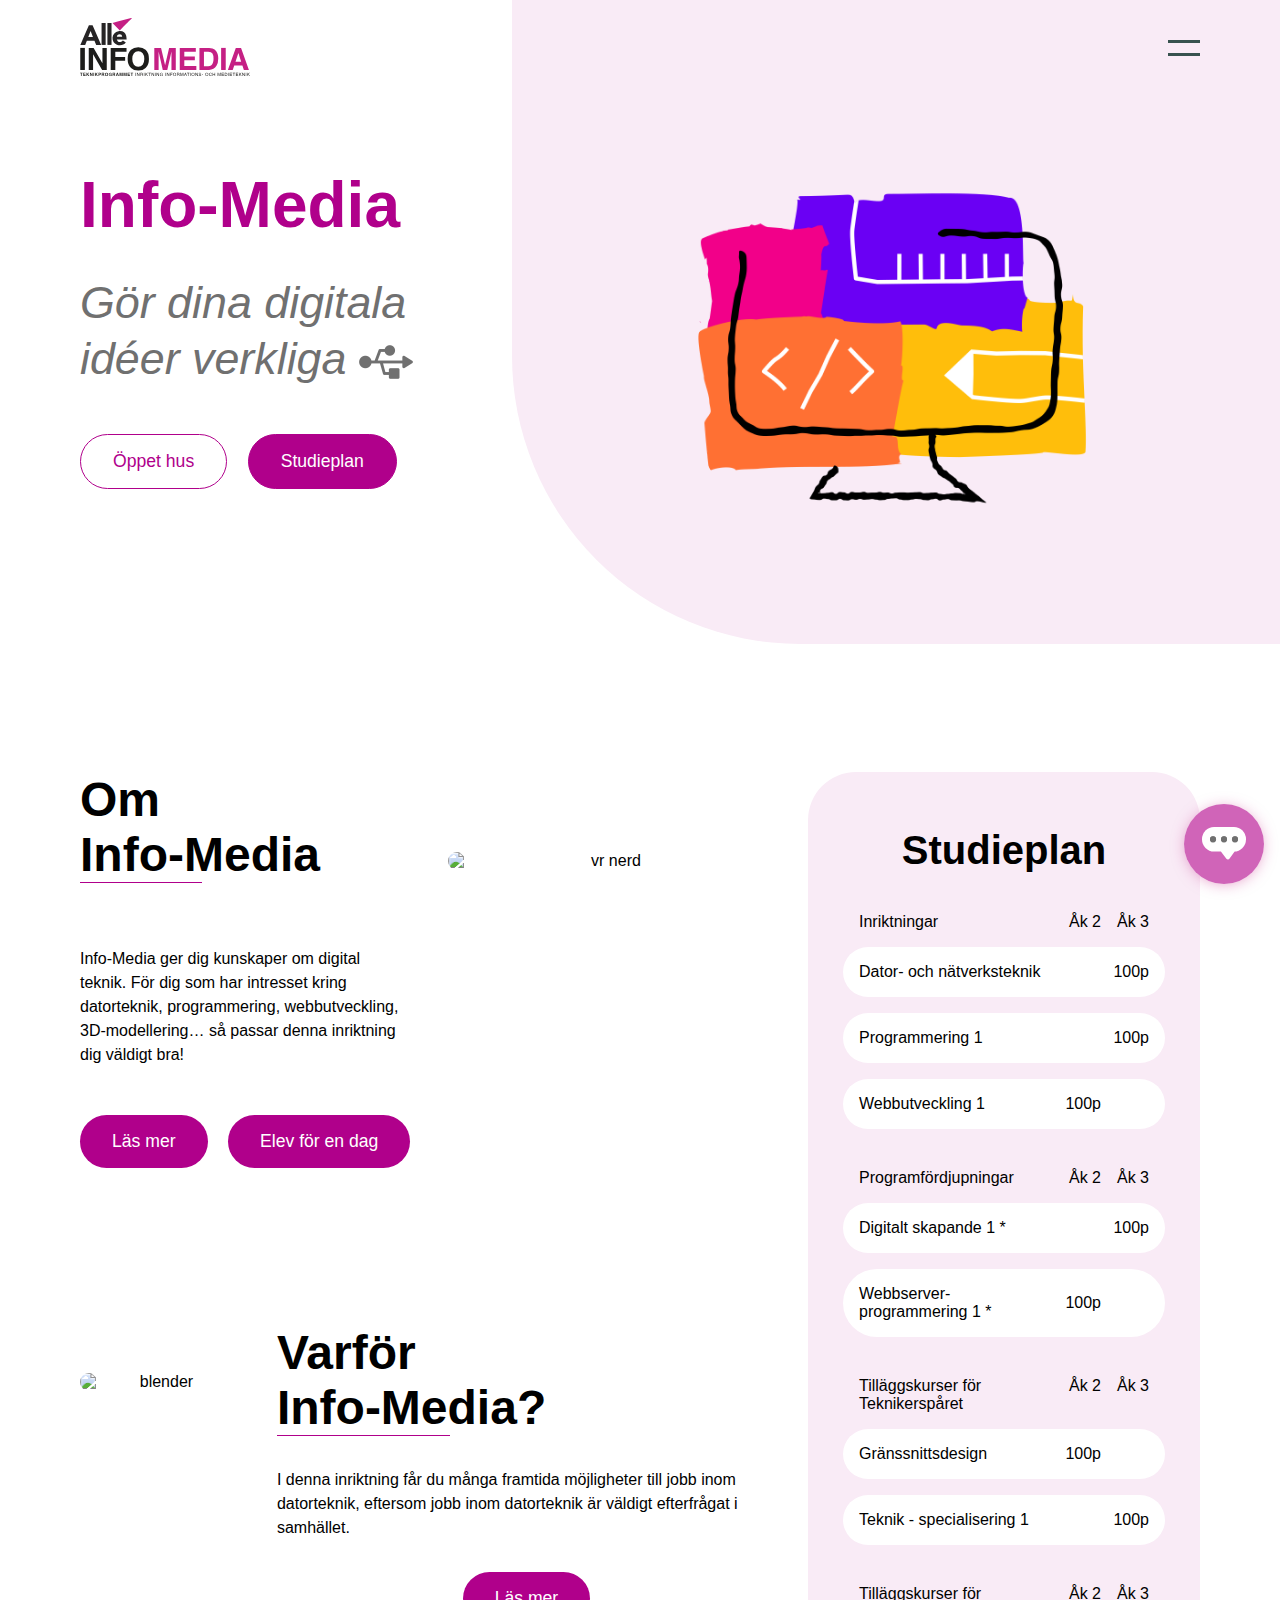
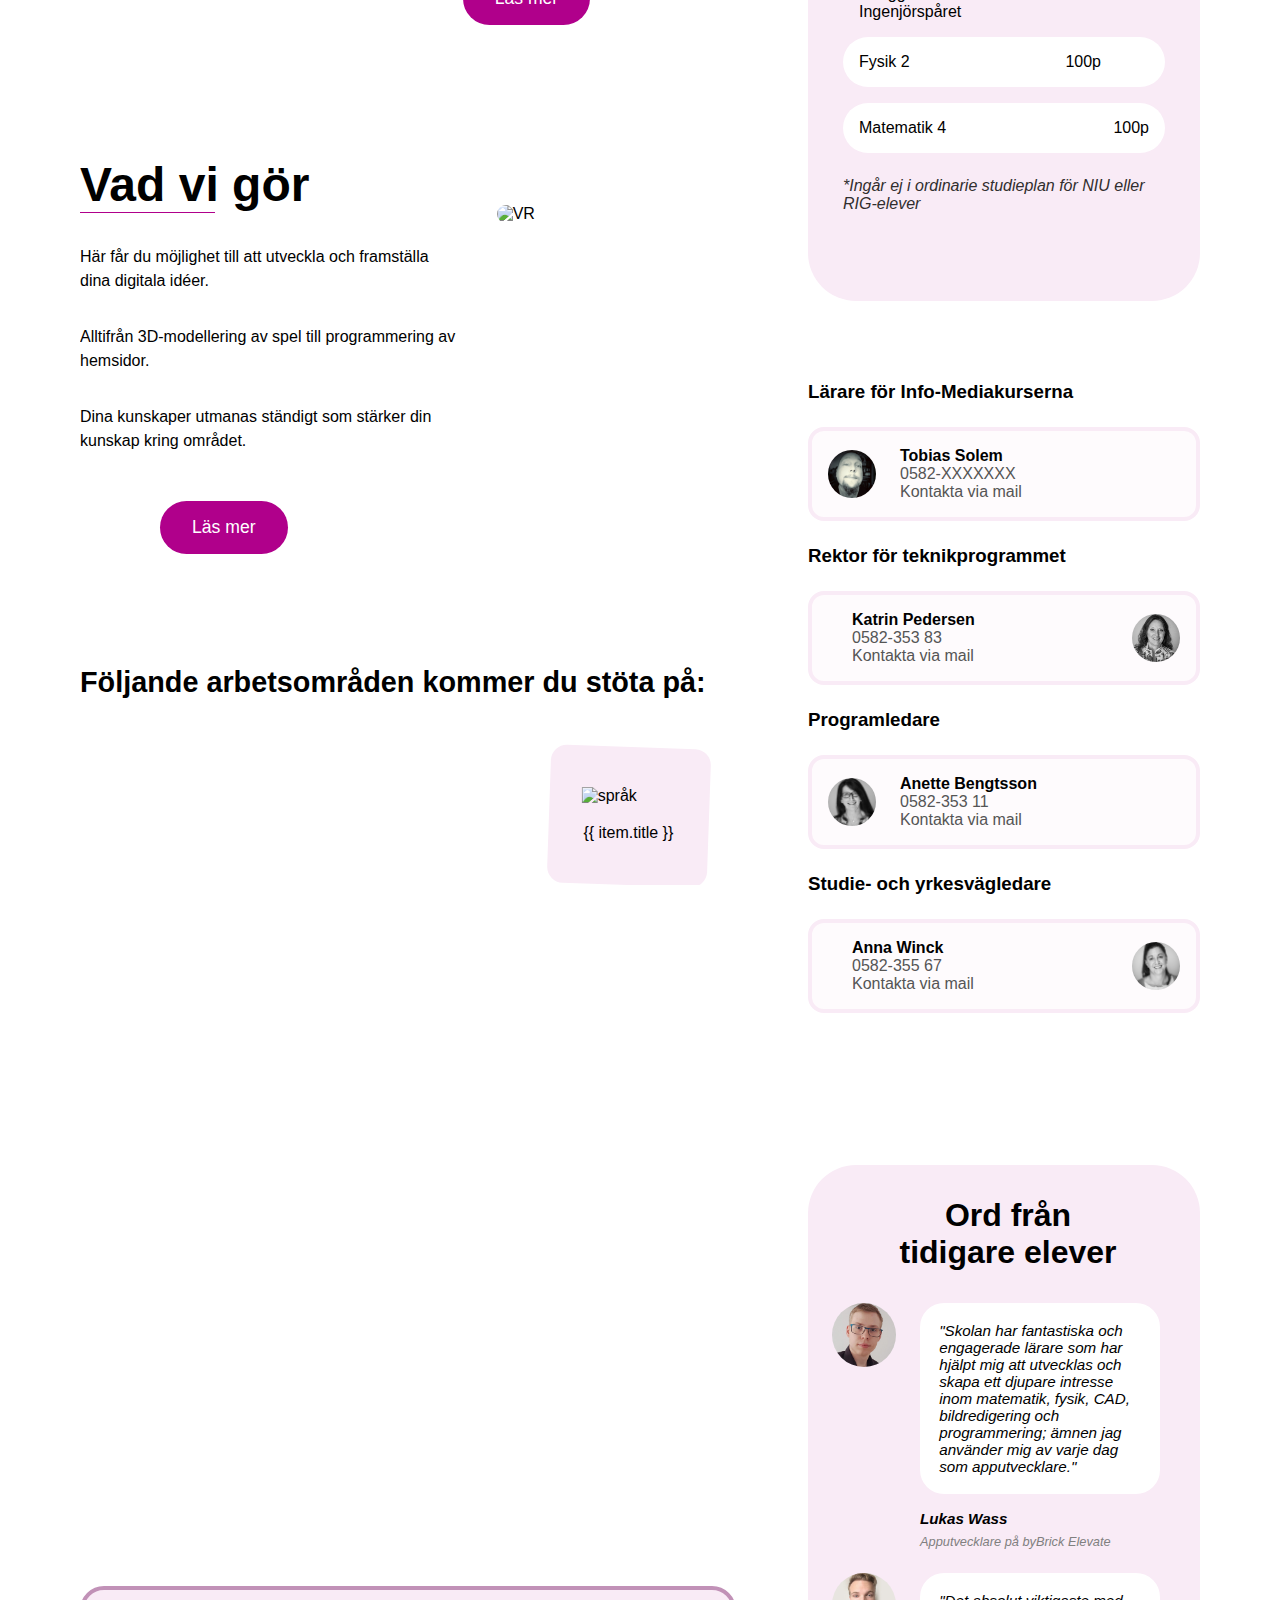
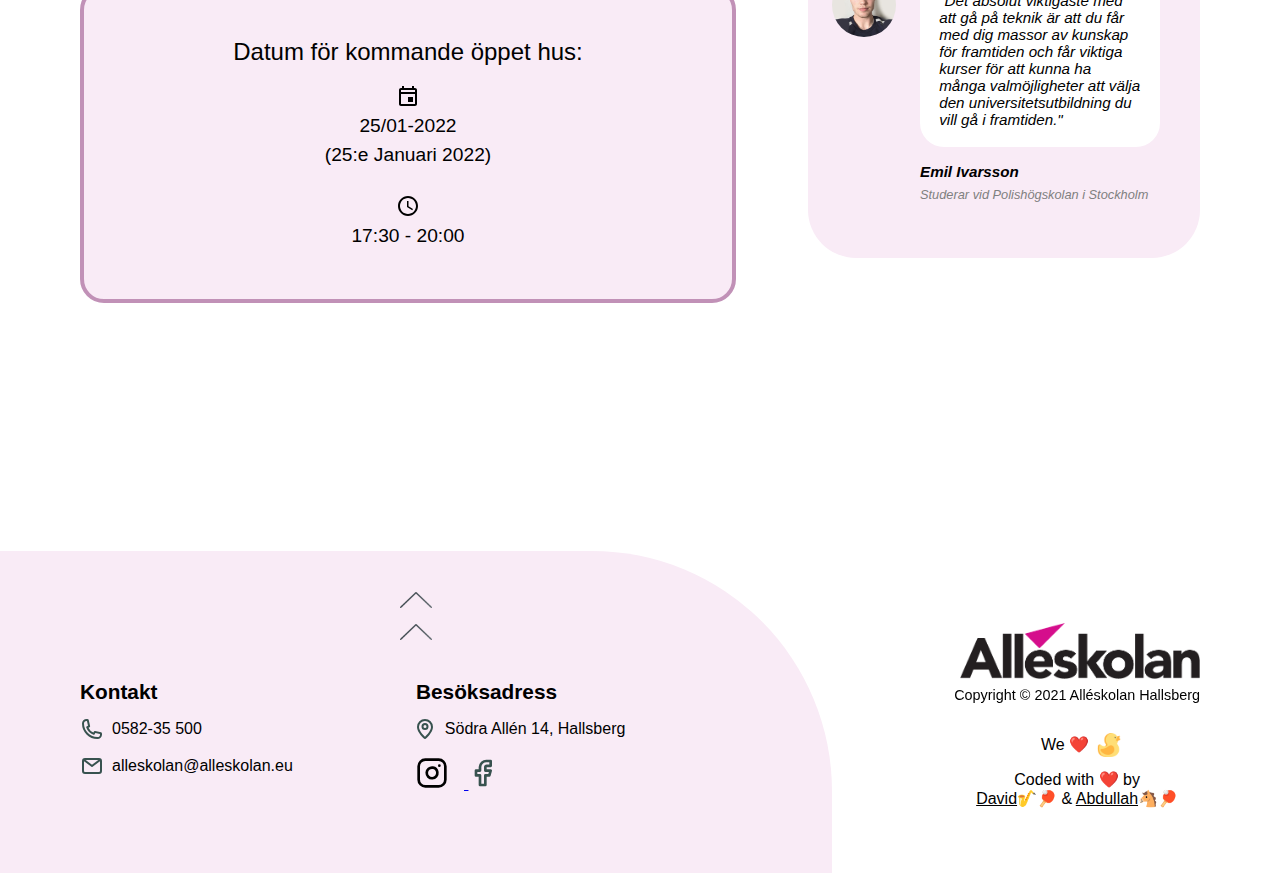
==== index.html @ a44ed3a5 "oipu" ====
<!DOCTYPE html>
<html lang="sv">

<head>
    <meta charset="UTF-8">
    <meta http-equiv="X-UA-Compatible" content="IE=edge">
    <meta name="viewport" content="width=device-width, initial-scale=1.0">
    <meta name="Authors" content="Abdullah & David">
    <link rel="stylesheet" href="css/style.css">
    <title>Info-Media Website</title>
</head>
<!-- .app för att vi använder Vu.ja -->

<body class="app">
    <header id="start" class="purple-1">
        <nav class="flex i_center">
            <!-- Two icons for closing and opening the menu -->
            <a href="index.html"><img class="logo" src="assets/img/infomedia.svg" alt="Info-Media"></a>
            <i v-show='!isOpen' class="menu-btn flex" :class='{ open: !isOpen }' @click='toggleMenu'>
                <div class="menu-btn_burger"></div>
                <div class="menu-btn_burger"></div>
            </i>
            <!-- The menu itself  -->
            <ul v-show='isOpen' :class='{ activ: isOpen }' :class='{ unactiv: !isOpen }' @click='closeMenu'>
                <span @click='closeMenu'>
                    <i class="menu-btn flex x-container" :class='{ open: isOpen }' @click='toggleMenu'>
                        <div class="menu-btn_burger x"></div>
                        <div class="menu-btn_burger x"></div>
                    </i>
                    <li><a href="#om">Om Info-media</a></li>
                    <li><a href="#gor">Vad vi gör</a></li>
                    <li><a href="#varfor">Varför Info-Media</a></li>
                    <li><a href="#struktur">Kursstruktur</a></li>
                    <li><a href="#kontakt">Kontakt</a></li>

                    <div class="i flex">
                        <!--Clickable icons-->
                        <a href="#"><img src='assets/icon/facebook-outline.svg'></a>
                        <a href="#"><img src='assets/icon/instagram.svg'></a>
                        <a href="#"><img src='assets/icon/email-outline.svg'></a>
                        <a href="#"><img src='assets/icon/phone-outline.svg'></a>
                        <a href="#"><img src='assets/icon/pin-outline.svg'></a>
                    </div>
                </span>
            </ul>
        </nav>
    </header>

    <div class="our-body">
        <!-- The hero section -->
        <section id="hero" class="flex j-center purple-1">
            <span>
                <h1 class="t_center">Info-Media</h1>
                <p><i>Gör dina digitala idéer verkliga <span><img src="assets/icon/usb.jpg" alt="">  </span> </i></p>
                <div class="btns">
                    <a href="html/las-mer.html#oppethus"><button class="btn white_t t_center" type="button">Öppet
                            hus</button></a>
                    <a href="#studieplan"><button class="btn purple_t t_center" type="button">Studieplan</button></a>
                </div>
            </span>
            <span class="imgg"><img class="imgg" src="assets/img/hero.png" alt="Computah"></span>
        </section>

        <!-- The contacting floated circle -->
        <a href="#contact"><button class="contact-cr"><img src="assets/img/contact.svg" alt=""></button></a>

        <!-- "Om"-sektionen -->
        <section id="om">
            <span>
                <h1 class='after'>Om <br> Info-Media</h1>
                <p class="text">Info-Media ger dig kunskaper om digital teknik. För dig som har intresset kring
                    datorteknik,
                    programmering, webbutveckling, 3D-modellering… så passar denna inriktning dig väldigt bra!</p>

                <div class="om-btns m_auto t_center">
                    <a href="html/las-mer.html#bodyy"><input class="btn purple_t" type="button" value="Läs mer"></a>
                    <a href="html/las-mer.html#elevforendag"><input class="btn purple_t" type="button"
                            value="Elev för en dag"></a>
                </div>
            </span>
            <img id="pic1" src="assets/img/code.jpg" alt="computar nerd">
            <img id="pic2" src="assets/img/VR.jpg" alt="vr nerd">
            <img id="pic3" src="assets/img/code-table.png" alt="vr nerd">
        </section>

        <!-- "Vad vi gör"-sektionen -->
        <section id="gor" class='round'>
            <span class="span-cont">
                <span>
                    <h1 class='after'>Vad vi gör</h1>
                    <p class='after'>Här får du möjlighet till att utveckla och framställa dina digitala idéer.</p>
                    <p class='after'>Alltifrån 3D-modellering av spel till programmering av hemsidor.</p>
                    <p>Dina kunskaper utmanas ständigt som stärker din kunskap kring området.</p>
                    <a href="html/las-mer.html#gor2"><input class="btn purple_t" type="button" value="Läs mer"></a>
                </span>
                <img id='vr-img' src="assets/img/vvrr.png" alt="VR">
            </span>

            <!-- The grid of the languages that we are going to learn. From JS -->
            <h3>Följande arbetsområden kommer du stöta på:</h3>
            <div class="språk-grid-container flex">
                <div class="språk-item" v-for="item in språk">
                    <img :src="item.url" alt="språk">
                    <p>{{ item.title }}</p>
                </div>
            </div>

        </section>

        <!-- We love Ankor! -->
        <!-- "Varför Info-Media"-sektionen -->
        <section id="varfor">
            <img id='blender' src="assets/img/p-414-kt8658-kt-1-l.png" alt="blender">
            <span>
                <h1 class='after'>Varför <br> Info-Media?</h1>
                <p>I denna inriktning får du många framtida möjligheter till jobb inom datorteknik, eftersom jobb inom
                    datorteknik är väldigt efterfrågat i samhället.</p>
                <div id="v-div" class="m_auto t_center"><a href="html/las-mer.html#varfor2"><input class="btn purple_t"
                            type="button" value="Läs mer"></a></div>
            </span>
            <div class='v-wrapper'><img id="v-img-1" src="assets/img/blalba.png" alt="Blender example"></div>
            <div class='v-wrapper'><img id="v-img-2" src="assets/img/codak.jpg" alt=""></div>
        </section>

        <!-- Kursstruktur-sektionen -->
        <section id='Kursstruktur' class='round'>
            <h1 class='after'>Kursstruktur</h1>
            <p class='after'>Info-Media är uppdelat i två spår: Ingenjör- och teknikerspåret. Olika kurser läggs till
                beroende på vilket spår du väljer.</p>
            <p>Oberoende på vilket spår du väljer kommer du läsa kurserna: Webbserverprogrammering 1, Webbutveckling 1,
                Programmering 1, Dator- och nätverksteknik 1 & Digitalt skapande 1.</p>
            <a href="html/las-mer.html#struktur1"><input class="btn purple_t" type="button" value="Studieplan"></a>
        </section>
        <!--"Studieplan" section-->
        <section id="studieplan" class='poang-plan'>
            <h3>Studieplan</h3>
            <ul>
                <li>Inriktningar</li>
                <div>
                    <li class="ak2">Åk 2</li>
                    <li>Åk 3</li>
                </div>
            </ul>
            <div class='div'>
                <span>Dator- och nätverksteknik</span>
                <span>100p</span>
            </div>
            <div class='div'>
                <span>Programmering 1</span>
                <span>100p</span>
            </div>
            <div class='div'>
                <span>Webbutveckling 1</span>
                <span class="ak2p">100p</span>
            </div>
            <ul>
                <li>Programfördjupningar</li>
                <div>
                    <li class="ak2">Åk 2</li>
                    <li>Åk 3</li>
                </div>
            </ul>
            <div class='div'>
                <span>Digitalt skapande 1 *</span>
                <span>100p</span>
            </div>
            <div class='div'>
                <span>Webbserver-<br>programmering 1 *</span>
                <span class="ak2p">100p</span>
            </div>
            <ul>
                <li>Tilläggskurser för <br>Teknikerspåret</li>
                <div>
                    <li class="ak2">Åk 2</li>
                    <li>Åk 3</li>
                </div>
            </ul>
            <div class='div'>
                <span>Gränssnittsdesign</span>
                <span class="ak2p">100p</span>
            </div>
            <div class='div'>
                <span>Teknik - specialisering 1</span>
                <span>100p</span>
            </div>
            <ul>
                <li>Tilläggskurser för<br> Ingenjörspåret</li>
                <div>
                    <li class="ak2">Åk 2</li>
                    <li>Åk 3</li>
                </div>
            </ul>
            <div class='div'>
                <span>Fysik 2</span>
                <span class="ak2p">100p</span>
            </div>
            <div class='div'>
                <span>Matematik 4 </span>
                <span>100p</span>
            </div>
            <div class="NIU">
                <p><i>*Ingår ej i ordinarie studieplan för NIU eller RIG-elever</i></p>
            </div>
        </section>

        <!-- Ankor är bäst -->
        <!--"Kontakt" section-->
        <section id="contact">
            <div class="cperson">
                <h3>Lärare för Info-Mediakurserna</h3>
                <div>
                    <img src="assets/img/TOBBE.png" alt="Bild på Tobias">
                    <span>
                        <h5>Tobias Solem</h5>
                        <p>0582-XXXXXXX</p>
                        <a href="mailto:tobais.solem@alleskolan.eu" class="mail">Kontakta via mail</a>
                    </span>
                </div>
            </div>
            <div class="cperson rtlperson">
                <h3>Rektor för teknikprogrammet</h3>
                <div>
                    <img src="assets/img/katrin.jpg" alt="Bild på Karin">
                    <span>
                        <h5>Katrin Pedersen</h5>
                        <p>0582-353 83</p>
                        <a href="mailto:katrin.pedersen@alleskolan.eu" class="mail">Kontakta via mail</a>
                    </span>
                </div>
            </div>

            <div class="cperson">
                <h3>Programledare</h3>
                <div>
                    <img src="assets/img/Anette-Bengtsson-1.jpg" alt="Bild på Anette">
                    <span>
                        <h5>Anette Bengtsson</h5>
                        <p>0582-353 11</p>
                        <a href="mailto:anette.bengtsson@alleskolan.eu" class="mail">Kontakta via mail</a>
                    </span>

                </div>
            </div>

            <div class="cperson rtlperson">
                <h3>Studie- och yrkesvägledare</h3>
                <div>
                    <img src="assets/img/Anna-Winck.jpg" alt="Bild på Karin">
                    <span>
                        <h5>Anna Winck</h5>
                        <p>0582-355 67</p>
                        <a href="mailto:anna.winck@alleskolan.eu" class="mail">Kontakta via mail</a>
                    </span>
                </div>
            </div>
        </section>

        <!-- Ankor are number one! -->

        <!-- "Ord från tidigare elever"-sektionen -->
        <section id='ord' class="flex j_center">
            <h1 class="t_center">Ord från <br> tidigare elever</h1>
            <div class=" flex">
                <img id="ett" src="assets/img/elev-Lucas-Wass.jpg" alt="">
                <div>
                    <p class="sub">"Skolan har fantastiska och engagerade lärare som har hjälpt mig att utvecklas och
                        skapa
                        ett djupare intresse
                        inom matematik, fysik, CAD, bildredigering och programmering; ämnen jag använder mig av varje
                        dag
                        som
                        apputvecklare."</p>
                    <p class="name">Lukas Wass</p>
                    <p class="work">Apputvecklare på byBrick Elevate</p>
                </div>
            </div>

            <div>
                <img id="two" src="assets/img/elev-Emil-Ivarsson.jpg" alt="">
                <div>
                    <p class="sub">"Det absolut viktigaste med att gå på teknik är att du får med dig massor av kunskap
                        för
                        framtiden och får
                        viktiga kurser för att kunna ha många valmöjligheter att välja den universitetsutbildning du
                        vill gå
                        i
                        framtiden."</p>
                    <p class="name">Emil Ivarsson</p>
                    <p class="work">Studerar vid Polishögskolan i Stockholm</p>
                </div>
            </div>
        </section>
        <!--Video from alleskolan.eu about Info-Media-->
        <iframe src="https://www.youtube.com/embed/KXIs7-MX9Zc" title="YouTube video player" frameborder="0"
            allow="accelerometer; autoplay; clipboard-write; encrypted-media; gyroscope; picture-in-picture"
            allowfullscreen>
        </iframe>

        <div class="card">
            <p id="datum">Datum för kommande öppet hus:</p>
            <br>
            <img src="assets/icon/calendar.svg" alt="KALÄNDEJ">
            <p>25/01-2022</p>
            <p>(25:e Januari 2022)</p>
            <div class="tid">
                <img src="assets/icon/clock.svg" alt="KLÖCKA">
                <p>17:30 - 20:00</p>
            </div>

        </div>

    </div>
    <!-- The footer section -->
    <footer>
        <span class='footer-wrapper'>
            <a href="#start" class="arrow">
                <img class="pil" id="pil2" src="assets/icon/arrow.png" alt="Hem"></img>
                <img class="pil" id="pil3" src="assets/icon/arrow.png" alt="Hem"></img>
            </a>

            <div id="con">
                <h3>Kontakt</h3>
                <p class="ic"><img class="icon" src="assets/icon/phone-outline.svg"> 0582-35 500</p>
                <a href='mailto:alleskolan@alleskolan.eu' class="ic"><img class="icon"
                        src="assets/icon/email-outline.svg"> alleskolan@alleskolan.eu</a>
            </div>
            <div id="besok">
                <h3>Besöksadress</h3>
                <a class="ic"
                    href="https://www.google.se/maps/place/All%C3%A9skolan/@59.0642752,15.1069081,17z/data=!3m1!4b1!4m5!3m4!1s0x465c0c880d00e7db:0x489137916f501c2e!8m2!3d59.0642947!4d15.109084">
                    <img class="icon pinn" src="assets/icon/pin-outline.svg"> Södra Allén 14, Hallsberg
                </a>

                <a href="https://www.instagram.com/alleskolan.eu/" class="insta">
                    <img class="sm" src="assets/icon/instagram.svg" alt="Instagram">
                </a>
                <a href="https://sv-se.facebook.com/alleskolanhallsberg/" class="fb">
                    <img class="sm" src="assets/icon/facebook-outline.svg" alt="Facebook">
                </a>
            </div>
        </span>

        <!--Most important area of the whole website 😎 -->
        <span class="footer3">
            <img id="alle" src="assets/img/allelogo.png" alt="Allé Info-Media">
            <span class='ankann'>
                <p class="anka">We ❤️ </p><img id="best" src="assets/img/ankan.png" alt="Fantastisk anka">
            </span>
            <p class="copyright">Copyright &copy; 2021 Alléskolan Hallsberg </p>
            <!-- 2nd-Most important area of the whole website 😎 -->
            <p class="author">Coded with ❤️ by <br> <a href="https://github.com/SaxManDS"> David</a>🎷🏓 & <a
                    href="https://github.com/AbdullahMoubayed"> Abdullah</a>🐴🏓</p>
        </span>
    </footer>
    <!--Linking/fetching JS-script for some great functions-->
    <script src="https://unpkg.com/vue@3.0.0"></script>
    <script src="js/app.js"></script>
</body>

</html>
---- css/style.css ----
@charset "UTF-8";
/*Declaring variables for common used colors*/
/*STYLES FOR EVERY PART OF THE WEBSITE*/
*,
html,
body {
  padding: 0;
  margin: 0;
  -webkit-box-sizing: border-box;
          box-sizing: border-box;
  font-family: 'Raleway', sans-serif;
  /*The holy font*/
}

/*Styles for specific button Öppet Hus bl.a.*/
.purple_t {
  color: #fff;
  background: #b0008b;
  margin-left: 0.5rem;
  border: 0.2rem #b0008b;
}

.purple_t:hover {
  background: #f9ebf6 !important;
  color: black !important;
  border: 0.2rem #b0008b !important;
}

/*Styles for specific button, "Läs mer" buttons*/
.white_t {
  margin-right: 0.5rem;
  background: #fff;
  color: #b0008b;
  border: 0.2rem #b0008b;
}

/*Styles for every button*/
.btn {
  border-radius: 5.9375rem;
  padding: 1rem 2rem;
  font-size: 1.1rem;
}

/*Styles for the button when hovering it with cursor*/
.btn:hover {
  background: #f9ebf6 !important;
  color: black !important;
  border: 0.2rem #b0008b !important;
}

/* Ankor are the best även här*/
/*STYLES FOR THE HEADER*/
header {
  position: fixed;
  z-index: 111;
  width: 100%;
}

header .x-container {
  position: relative;
  padding-right: 1.8rem;
}

header .x-container .x {
  position: absolute;
}

header .x-container .x:nth-child(1) {
  -webkit-transform: rotate(45deg);
          transform: rotate(45deg);
}

header .x-container .x:nth-child(2) {
  -webkit-transform: rotate(-45deg);
          transform: rotate(-45deg);
}

header nav {
  display: -webkit-box;
  display: -ms-flexbox;
  display: flex;
  -webkit-box-pack: justify;
      -ms-flex-pack: justify;
          justify-content: space-between;
  -webkit-box-align: center;
      -ms-flex-align: center;
          align-items: center;
  padding: 1rem 2.1875rem;
  /* Menu functionality */
}

header nav .logo {
  width: 9rem;
}

header nav .menu-btn {
  height: 1rem;
  cursor: pointer;
  -webkit-transition: all 0.5s ease-in-out;
  transition: all 0.5s ease-in-out;
  display: -webkit-box;
  display: -ms-flexbox;
  display: flex;
  -webkit-box-orient: vertical;
  -webkit-box-direction: normal;
      -ms-flex-direction: column;
          flex-direction: column;
  -webkit-box-pack: justify;
      -ms-flex-pack: justify;
          justify-content: space-between;
}

header nav .menu-btn .menu-btn_burger {
  width: 2rem;
  height: 0.15rem;
  background-color: #38524f;
  -webkit-transition: all 0.5s ease-in-out;
  transition: all 0.5s ease-in-out;
}

header nav .menu-btn .menu-btn_burger:nth-child(2) {
  height: 0.19rem;
}

header nav ul {
  position: fixed;
  top: 0;
  left: 0;
  width: 100%;
  z-index: 111;
  background: rgba(255, 213, 246, 0.548);
  -webkit-backdrop-filter: blur(100px);
          backdrop-filter: blur(100px);
  padding: 1rem 2.1875rem;
  opacity: 0;
}

header nav ul span {
  display: -webkit-box;
  display: -ms-flexbox;
  display: flex;
  -webkit-box-orient: vertical;
  -webkit-box-direction: normal;
      -ms-flex-direction: column;
          flex-direction: column;
  height: 100vh !important;
}

header nav ul span .flex {
  margin-top: auto;
  display: -webkit-box;
  display: -ms-flexbox;
  display: flex;
  -webkit-box-pack: justify;
      -ms-flex-pack: justify;
          justify-content: space-between;
}

header nav ul.activ {
  -webkit-animation: fadeIn 0.35s cubic-bezier(0.8, 0.61, 0.37, 0.72);
          animation: fadeIn 0.35s cubic-bezier(0.8, 0.61, 0.37, 0.72);
  opacity: 1;
}

@-webkit-keyframes fadeIn {
  0% {
    opacity: 0;
  }
  1% {
    opacity: 0;
  }
  100% {
    opacity: 1;
  }
}

@keyframes fadeIn {
  0% {
    opacity: 0;
  }
  1% {
    opacity: 0;
  }
  100% {
    opacity: 1;
  }
}

@-webkit-keyframes upper {
  0% {
    margin-top: 4rem;
    opacity: 0;
  }
  1% {
    margin-top: 4rem;
    opacity: 0;
  }
  100% {
    margin-top: 2rem;
    opacity: 1;
  }
}

@keyframes upper {
  0% {
    margin-top: 4rem;
    opacity: 0;
  }
  1% {
    margin-top: 4rem;
    opacity: 0;
  }
  100% {
    margin-top: 2rem;
    opacity: 1;
  }
}

header nav ul i {
  margin-top: 1.8rem !important;
  margin-left: auto;
}

header nav ul li {
  margin-top: 2rem;
  margin-left: 1rem;
  list-style: none;
  text-align: left;
  -webkit-animation: upper 0.65s cubic-bezier(0, 0, 0.2, 1);
          animation: upper 0.65s cubic-bezier(0, 0, 0.2, 1);
}

header nav ul li a {
  text-decoration: none;
  font-size: 2rem;
  color: #38524f;
  font-weight: thin;
  background-image: -webkit-gradient(linear, left top, left bottom, from(#38524f), to(#38524f));
  background-image: linear-gradient(#38524f, #38524f);
  background-size: 0 0.105rem;
  background-repeat: no-repeat;
  background-position: left bottom;
  -webkit-transition: background-size 500ms cubic-bezier(0.55, 0.16, 0, 0.94);
  transition: background-size 500ms cubic-bezier(0.55, 0.16, 0, 0.94);
}

header nav ul li a:hover {
  background-size: 100% 0.105rem;
}

header nav ul div.i {
  display: -webkit-box;
  display: -ms-flexbox;
  display: flex;
  -webkit-box-pack: justify;
      -ms-flex-pack: justify;
          justify-content: space-between;
  margin-top: auto;
  margin-bottom: 2.5rem;
}

header nav ul div.i img {
  width: 2rem;
}

header nav .open {
  display: -webkit-box;
  display: -ms-flexbox;
  display: flex;
}

/*Yes, ankor är otroliga*/
/* STYLES FOR THE HERO */
section#hero {
  grid-area: header;
  padding: 0;
  padding-top: 5rem;
  padding-bottom: 3rem;
  margin: 0 0 3rem 0;
  background: #f9ebf6;
  border-bottom-left-radius: 100rem;
  border-bottom-right-radius: 100rem;
  z-index: 5;
}

section#hero h1 {
  margin-top: 3rem;
  font-size: 4rem;
  text-align: center;
  color: #b0008b;
}

section#hero p {
  text-align: center;
  margin: 2rem 2rem;
  font-size: 3rem;
  font-weight: 300;
  position: relative;
}

section#hero p span img {
  width: 12rem;
  -webkit-transform: rotate(90deg);
          transform: rotate(90deg);
  position: absolute;
  margin-top: 0;
  margin-left: -3.5rem;
}

section#hero p span img.click {
  margin-left: 2rem;
  -webkit-transition: 0.5s ease-in-out;
  transition: 0.5s ease-in-out;
}

section#hero .btns {
  text-align: center;
  margin-top: 1rem;
}

section#hero img {
  margin-top: 1rem;
  text-align: center;
  width: 100%;
  padding: 0 4rem;
}

/*STYLES FOR CONTACT BUTTON RIGHT BOTTOM CORNER*/
.contact-cr {
  width: 5rem;
  height: 5rem;
  background-color: rgba(176, 0, 139, 0.6);
  border-radius: 50%;
  border: none;
  position: fixed;
  bottom: 1rem;
  right: 1rem;
  z-index: 100;
  -webkit-box-shadow: 0 0.1rem 0.9rem -3px rgba(197, 32, 132, 0.5);
          box-shadow: 0 0.1rem 0.9rem -3px rgba(197, 32, 132, 0.5);
  -webkit-backdrop-filter: blur(5rem);
          backdrop-filter: blur(5rem);
  cursor: pointer;
  display: -webkit-box;
  display: -ms-flexbox;
  display: flex;
  -webkit-box-pack: center;
      -ms-flex-pack: center;
          justify-content: center;
  -webkit-box-align: center;
      -ms-flex-align: center;
          align-items: center;
}

/*Styles for each section*/
section {
  margin: auto;
  text-align: center;
  padding: 1rem 2.1875rem;
  margin: 3rem 0;
  overflow: hidden;
}

/*Styles for each purple box*/
section.round {
  background: #f9ebf6;
  border-radius: 100rem;
  padding: 6rem 2.1875rem;
}

/*Pretty obvious what's happening here*/
h1 {
  font-size: 3rem;
}

.after::after {
  content: '';
  display: block;
  padding: 0.04rem;
  background: #b0008b;
  width: 35%;
  margin: auto;
  margin-top: 1rem;
}

/*STYLES FOR OM INFO-MEDIA*/
section#om {
  grid-area: om;
}

section#om .text {
  margin: 3rem 0;
  line-height: 1.5rem;
}

section#om .om-btns {
  width: 100%;
  margin: auto;
  text-align: center;
}

section#om .om-btns input {
  margin-bottom: 1.5rem;
}

section#om #pic1 {
  width: 13rem;
  -webkit-transform: rotate(-17deg);
          transform: rotate(-17deg);
  border-radius: 2rem;
  margin: 3rem 0 0 -17rem;
}

section#om #pic2 {
  width: 13rem;
  -webkit-transform: rotate(12deg);
          transform: rotate(12deg);
  border-radius: 2rem;
  margin: -15rem 0 0 11rem;
}

section#om #pic3 {
  display: none;
}

/*Ankor 'gör' livet bättre ;-)*/
/*STYLES FOR VAD VI GÖR*/
section#gor {
  grid-area: gor;
  padding: 6rem 0;
  /*STYLES FOR THE LANGUAGE-GRID*/
}

section#gor h1 {
  margin: 0 2.1875rem 2rem 2.1875rem;
}

section#gor p {
  line-height: 1.5rem;
  margin: 2rem 2.1875rem;
}

section#gor #vr-img {
  display: none;
}

section#gor .btn {
  background: white;
  color: #b0008b;
  margin: 1rem 0 0 0;
}

section#gor .språk-grid-container {
  display: -webkit-box;
  display: -ms-flexbox;
  display: flex;
  -ms-flex-wrap: nowrap;
      flex-wrap: nowrap;
  overflow: auto;
  padding: 0 2.1875rem;
  margin-top: 6rem;
}

section#gor .språk-grid-container .språk-item {
  background: #fff;
  border-radius: 1rem;
  padding: 1.5rem 0.6rem;
  margin-right: 1rem;
}

section#gor .språk-grid-container .språk-item img {
  width: 4rem;
}

section#gor .språk-grid-container .språk-item p {
  margin-bottom: 0;
}

/*STYLES FOR VARFÖR INFO-MEDIA*/
section#varfor {
  grid-area: varfor;
}

section#varfor #blender {
  display: none;
}

section#varfor p {
  margin-top: 2rem;
  line-height: 1.5rem;
}

section#varfor #v-div {
  width: 100%;
  margin: auto;
  text-align: center;
  padding: 2rem 0;
}

section#varfor .v-wrapper {
  width: 100%;
  margin-top: 2rem;
}

section#varfor .v-wrapper img {
  width: 17rem;
  border-radius: 1rem;
}

section#varfor .v-wrapper #v-img-1 {
  margin-right: -10rem;
}

section#varfor .v-wrapper #v-img-2 {
  margin-left: -10rem;
}

iframe {
  width: 100%;
  height: 15rem;
  margin-top: -2rem;
}

.card {
  border: 0.3rem solid #c191b7;
  background: #f9ebf6;
  border-radius: 1.5rem;
  padding: 3rem 2rem;
  text-align: center;
  margin: 4rem 2rem;
}

.card .tid {
  padding-top: 1.5rem;
}

.card #datum {
  font-size: 1.5rem;
}

.card p {
  line-height: 1.8rem;
  font-size: 1.2rem;
}

/*STYLES FOR KURSSTRUKTUR*/
section#Kursstruktur {
  grid-area: Kursstruktur;
  padding: 6rem 3rem;
}

section#Kursstruktur h1 {
  margin-bottom: 3rem;
  font-size: 2.5rem;
}

section#Kursstruktur p {
  margin-top: 2rem;
  line-height: 1.5rem;
  line-height: 1.8rem;
}

section#Kursstruktur input {
  margin-top: 3rem;
}

/*STYLES FOR STUDIEPLAN*/
.poang-plan {
  grid-area: poang-plan;
  background: #f9ebf6;
  margin: auto;
  text-align: left;
  background: #f9ebf6;
  border-radius: 100rem;
  padding-top: 5rem;
  padding-bottom: 5rem;
  /*STYLES FOR THE DISCLAIMER TEXT ABOUT NIU & RIG*/
  /*Styles for the actual discaimer text*/
}

.poang-plan ul {
  display: -webkit-box;
  display: -ms-flexbox;
  display: flex;
  -webkit-box-pack: justify;
      -ms-flex-pack: justify;
          justify-content: space-between;
  margin: 1rem;
  text-align: left;
  margin-top: 2.5rem;
}

.poang-plan ul div {
  display: -webkit-box;
  display: -ms-flexbox;
  display: flex;
}

.poang-plan ul li {
  list-style: none;
}

.poang-plan ul .ak2 {
  margin-right: 1rem;
  right: 9rem;
  z-index: 100;
}

.poang-plan .ak2p {
  margin-right: 3rem;
  right: 8rem;
}

.poang-plan div.div {
  background: #ffff;
  padding: 1rem;
  margin: 1rem 0;
  border-radius: 10rem;
  display: -webkit-box;
  display: -ms-flexbox;
  display: flex;
  -webkit-box-pack: justify;
      -ms-flex-pack: justify;
          justify-content: space-between;
  -webkit-box-align: center;
      -ms-flex-align: center;
          align-items: center;
}

.poang-plan .NIU {
  padding: 0.5rem 0;
  color: #312e2e;
}

.poang-plan h3 {
  text-align: center;
  font-size: 2rem;
}

/*STYELS FOR ORD FRÅN TIDIGARE ELEVER*/
section#ord {
  grid-area: ord;
  padding: 3rem 2.1875rem;
  /*Styles for both former students*/
}

section#ord h1 {
  text-align: center;
  margin-bottom: 2rem;
  font-size: 2rem;
}

section#ord div {
  display: -webkit-box;
  display: -ms-flexbox;
  display: flex;
  -webkit-box-align: start;
      -ms-flex-align: start;
          align-items: flex-start;
  margin: 1.5rem auto;
  /*Styles för each former student*/
}

section#ord div#ett {
  direction: ltr;
}

section#ord div#two {
  direction: rtl;
}

section#ord div img {
  width: 4rem;
  border-radius: 50%;
}

section#ord div div {
  display: inline-block;
  margin: auto 1.5rem;
  font-size: 0.95rem;
}

section#ord div div .name {
  font-weight: bold;
  margin-top: 1rem;
  text-align: left;
}

section#ord div div .work {
  margin-top: 0.4rem;
  color: gray;
  font-size: 0.8rem;
  text-align: left;
}

section#ord div div p {
  font-style: italic;
  text-align: left;
}

/*STYLES FOR CONTACTPEOPLE*/
section#contact {
  grid-area: contact;
  padding: 1rem;
  margin: 3rem 1.5rem;
  /*Styles for our Anette*/
  /*Styles for each contactperson*/
}

section#contact .rtlperson {
  direction: rtl;
}

section#contact .rtlperson h3 {
  text-align: right;
}

section#contact .rtlperson p {
  direction: ltr;
}

section#contact .cperson h3 {
  text-align: left;
}

section#contact .cperson div {
  display: -webkit-box;
  display: -ms-flexbox;
  display: flex;
  -webkit-box-align: center;
      -ms-flex-align: center;
          align-items: center;
  -webkit-box-pack: justify;
      -ms-flex-pack: justify;
          justify-content: space-between;
  border: 0.3rem solid #f9ebf6;
  background-color: #f9ebf62d;
  padding: 1rem;
  border-radius: 1rem;
  margin: 1.5rem 0;
}

section#contact .cperson div span {
  text-align: left;
  margin-left: 1.5rem;
  margin-right: auto;
}

section#contact .cperson div span h5 {
  font-size: 1rem;
}

section#contact .cperson div span a {
  text-decoration: none;
  color: #555555;
}

section#contact .cperson div span .mail:hover {
  text-decoration: underline;
  color: blue;
}

section#contact .cperson div span p {
  color: #555555;
}

section#contact .cperson div img {
  width: 3rem;
  border-radius: 50%;
}

/*STYLES FOR THE FOOTER*/
footer {
  grid-area: footer;
  background: #f9ebf6;
  -webkit-box-align: center;
      -ms-flex-align: center;
          align-items: center;
  text-align: center;
  padding-top: 1.5rem;
  padding-bottom: 1.5rem;
  overflow-x: hidden;
}

footer .footer-wrapper {
  display: -webkit-box;
  display: -ms-flexbox;
  display: flex;
  -webkit-box-orient: vertical;
  -webkit-box-direction: normal;
      -ms-flex-direction: column;
          flex-direction: column;
}

footer .ic {
  text-decoration: none;
  color: inherit;
}

footer .con {
  grid-area: kontakt;
}

footer .besok {
  grid-area: besok;
}

footer .arrow {
  grid-area: arrow;
}

footer #alle {
  -ms-grid-row: 1;
  -ms-grid-column: 1;
  grid-area: alle;
  width: 13rem;
  margin: 1.0625rem;
}

footer h3 {
  font-size: 1.5rem;
  font-weight: 400;
  margin: 2rem 0 0.4rem 0;
}

footer .sm {
  width: 2rem;
  margin: 2rem 0.5rem 1.5rem 0.5rem;
}

footer .pil {
  width: 2rem;
  display: -webkit-box;
  display: -ms-flexbox;
  display: flex;
  -webkit-box-align: center;
      -ms-flex-align: center;
          align-items: center;
  -webkit-box-pack: center;
      -ms-flex-pack: center;
          justify-content: center;
  -webkit-transform: rotate(180deg);
          transform: rotate(180deg);
  background: #f9ebf6;
  margin: auto;
}

footer .pil .pil:hover {
  -webkit-filter: drop-shadow(0 0 0.2rem blue);
          filter: drop-shadow(0 0 0.2rem blue);
}

footer #pil1 {
  margin-top: 0.5rem;
  margin-bottom: -1rem;
}

footer #pil2 {
  margin-top: 0.1rem;
}

footer .footer3 {
  display: -ms-grid;
  display: grid;
  justify-items: center;
  -ms-grid-columns: 1fr;
  grid-template-columns: 1fr;
  -ms-grid-rows: auto;
  grid-template-rows: auto;
      grid-template-areas: 'alle' 'copyright' 'ankan' 'author';
}

footer .ankann {
  display: -webkit-box;
  display: -ms-flexbox;
  display: flex;
  -webkit-box-orient: horizontal;
  -webkit-box-direction: normal;
      -ms-flex-direction: row;
          flex-direction: row;
  -webkit-box-align: center;
      -ms-flex-align: center;
          align-items: center;
  -ms-grid-row: 3;
  -ms-grid-column: 1;
  grid-area: ankan;
  margin-top: 1rem;
}

footer .copyright {
  -ms-grid-row: 2;
  -ms-grid-column: 1;
  grid-area: copyright;
  margin-top: -1rem;
}

footer .author {
  -ms-grid-row: 4;
  -ms-grid-column: 1;
  grid-area: author;
}

footer #best {
  width: 1.5rem;
}

footer p {
  padding: 0.5rem;
  margin-top: 0;
}

footer p a {
  color: inherit;
}

footer .ic {
  display: -webkit-box;
  display: -ms-flexbox;
  display: flex;
  -webkit-box-align: center;
      -ms-flex-align: center;
          align-items: center;
  -webkit-box-pack: center;
      -ms-flex-pack: center;
          justify-content: center;
  text-align: center;
}

footer .icon {
  width: 1.5rem;
  margin-right: 0.5rem;
}

/*AnKoR aNkOr*/
/*---------------------------------------------MEDIA QUERY FOR DESKTOP---------------------------------*/
@media screen and (min-width: 600px) {
  button,
  input {
    cursor: pointer;
  }
  header {
    grid-area: header;
  }
  nav {
    padding: 1rem 5rem !important;
    max-width: 95rem;
    margin: auto;
  }
  nav .logo {
    width: 11rem !important;
  }
  nav span {
    -webkit-box-align: center;
        -ms-flex-align: center;
            align-items: center;
    max-width: 95rem !important;
    margin: auto;
  }
  nav span li {
    margin-bottom: 1rem !important;
  }
  nav span i {
    margin-right: 3rem;
  }
  nav span .i {
    width: 20rem;
  }
  .after::after {
    margin: 0;
  }
  .our-body {
    grid-area: our-body;
    display: -ms-grid;
    display: grid;
    -ms-grid-columns: 60% 40%;
        grid-template-columns: 60% 40%;
    -ms-grid-rows: auto;
        grid-template-rows: auto;
        grid-template-areas: 'hero hero' 'om poang-plan' 'varfor poang-plan' 'gor contact' 'iframe ord' 'card .';
    max-width: 95rem;
    margin: auto;
  }
  #Kursstruktur {
    display: none;
  }
  section#hero {
    -ms-grid-row: 1;
    -ms-grid-column: 1;
    -ms-grid-column-span: 2;
    grid-area: hero;
    display: -webkit-box;
    display: -ms-flexbox;
    display: flex;
    -webkit-box-pack: justify;
        -ms-flex-pack: justify;
            justify-content: space-between;
    -webkit-box-align: start;
        -ms-flex-align: start;
            align-items: flex-start;
    background-color: transparent;
    border: 0;
    border-radius: 0;
    padding: 5rem;
  }
  section#hero .imgg {
    border: 0;
    background: #f9ebf6;
    padding: 7rem;
    -webkit-box-flex: 2;
        -ms-flex-positive: 2;
            flex-grow: 2;
    margin-right: -5rem;
    margin-top: -5rem;
    border-bottom-left-radius: 18rem;
  }
  section#hero .imgg img {
    width: 40rem;
    height: auto;
    margin: -5rem auto;
    margin-left: -3rem;
    margin-bottom: -9rem;
    background: none !important;
  }
  section#hero span {
    margin: 0;
    padding: 0;
    -webkit-box-flex: 1;
        -ms-flex-positive: 1;
            flex-grow: 1;
  }
  section#hero span h1 {
    text-align: left;
    font-size: 4rem;
    margin-top: 5.5rem;
  }
  section#hero span p {
    text-align: left;
    margin-left: 0;
    color: #707070;
    font-weight: 100 !important;
    font-style: italic;
    font-size: 2.8rem;
    width: 25rem;
    line-height: 3.5rem;
  }
  section#hero span .btns {
    text-align: left;
    margin-top: 3rem;
  }
  section#hero span .btns .white_t {
    border: 0.1rem solid #b0008b;
  }
  section#hero span .btns .purple_t {
    border: 0.1rem solid #b0008b;
  }
  section#om {
    padding: 0;
    margin: 0;
    padding-left: 5rem;
    display: -webkit-box;
    display: -ms-flexbox;
    display: flex;
    -webkit-box-pack: justify;
        -ms-flex-pack: justify;
            justify-content: space-between;
    -webkit-box-align: start;
        -ms-flex-align: start;
            align-items: start;
    /*Magic to make pictures disappear*/
  }
  section#om .after,
  section#om .text,
  section#om .om-btns {
    text-align: left;
    margin-left: 0;
    padding-left: 0;
  }
  section#om .after input,
  section#om .text input,
  section#om .om-btns input {
    margin-left: 0;
    margin-right: 1rem;
  }
  section#om .text {
    width: 20rem;
    margin-top: 4rem;
  }
  section#om #pic1,
  section#om #pic2 {
    display: none;
  }
  section#om #pic3 {
    width: 20rem;
    height: auto;
    border-radius: 1.5rem;
    margin-top: 5rem;
    display: block;
  }
  section#gor {
    -ms-grid-row: 4;
    -ms-grid-column: 1;
    grid-area: gor;
    text-align: center;
    background: white;
    text-align: left;
    border-radius: 0;
    margin: 0;
    padding: 0;
    margin-left: 5rem;
    margin-top: -9rem;
    z-index: 10;
  }
  section#gor #vr-img {
    display: block;
  }
  section#gor h3 {
    margin-top: 7rem;
    font-size: 1.8rem;
    margin-bottom: -5rem;
  }
  section#gor .span-cont {
    display: -webkit-box;
    display: -ms-flexbox;
    display: flex;
    -webkit-box-pack: justify;
        -ms-flex-pack: justify;
            justify-content: space-between;
    -webkit-box-align: start;
        -ms-flex-align: start;
            align-items: start;
    width: 100%;
  }
  section#gor .span-cont p::after {
    display: none;
  }
  section#gor .span-cont a {
    width: 100%;
  }
  section#gor .span-cont a input {
    margin-left: 5rem;
  }
  section#gor .span-cont img {
    width: 20rem;
    height: auto;
    border-radius: 1.5rem;
    margin-top: 3rem;
    margin-right: 2rem;
  }
  section#gor ::-webkit-scrollbar {
    width: 0;
  }
  section#gor .språk-grid-container {
    padding-left: 0;
    width: 100%;
  }
  section#gor .språk-grid-container .språk-item {
    background-color: #f9ebf6;
    margin: auto;
    padding: 2.5rem 2rem;
    margin-right: 1.5rem;
    margin-top: 2rem;
    display: -webkit-box;
    display: -ms-flexbox;
    display: flex;
    -webkit-box-orient: vertical;
    -webkit-box-direction: normal;
        -ms-flex-direction: column;
            flex-direction: column;
    -webkit-box-align: center;
        -ms-flex-align: center;
            align-items: center;
    -webkit-transform: rotate(2deg);
            transform: rotate(2deg);
  }
  section#gor .språk-grid-container .språk-item img {
    width: 6rem;
    -webkit-transform: rotate(-2deg);
            transform: rotate(-2deg);
  }
  section#gor .språk-grid-container .språk-item p {
    margin: 0;
    margin-top: 1rem;
    -webkit-transform: rotate(-2deg);
            transform: rotate(-2deg);
  }
  section#gor input {
    color: #fff !important;
    background: #b0008b !important;
    cursor: pointer;
  }
  section#gor h1,
  section#gor p {
    margin-left: 0;
  }
  section#gor .text {
    width: 5rem;
    max-width: 24.5rem;
  }
  section#varfor {
    padding: 0;
    margin: 0;
    padding-left: 5rem;
    display: -webkit-box;
    display: -ms-flexbox;
    display: flex;
    -webkit-box-pack: justify;
        -ms-flex-pack: justify;
            justify-content: space-between;
    -webkit-box-align: start;
        -ms-flex-align: start;
            align-items: start;
    margin-top: -10rem;
    margin-bottom: -3rem;
  }
  section#varfor #blender {
    display: block;
  }
  section#varfor span {
    text-align: left;
    margin-left: 2.5rem;
  }
  section#varfor img {
    width: 20rem;
    border-radius: 1.5rem;
    margin-top: 3rem;
  }
  section#varfor .v-wrapper {
    display: none;
  }
  section.poang-plan {
    border-radius: 3rem;
    margin-right: 5rem !important;
    max-width: 24.5rem;
  }
  section.poang-plan h3 {
    font-size: 2.5rem;
    margin-bottom: 0.5rem;
    margin-top: -1.5rem;
  }
  #contact {
    width: 24.5rem !important;
    margin: 0 !important;
    margin-right: 5rem !important;
    margin-left: auto !important;
    padding: 0 !important;
    margin-top: 5rem !important;
  }
  #ord {
    margin-top: -3rem;
    background: #f9ebf6;
    border-radius: 3rem;
    overflow: visible;
    margin: auto;
    margin-right: 5rem;
    padding: 2rem 1rem 2rem 1.5rem !important;
    margin-top: 8rem;
  }
  #ord .sub {
    width: 15rem;
    background: #fff;
    border-radius: 1.5rem;
    padding: 1.2rem;
  }
  iframe {
    -ms-grid-row: 5;
    -ms-grid-column: 1;
    grid-area: iframe;
    margin-left: 5rem;
    width: 88%;
    height: 25rem;
    margin-top: 8rem;
  }
  .card {
    border: 0.3rem solid #c191b7;
    background: #f9ebf6;
    border-radius: 1.5rem;
    padding: 3rem 2rem;
    text-align: center;
    -ms-grid-row: 6;
    -ms-grid-column: 1;
    grid-area: card;
    margin-left: 5rem;
    margin-top: -17rem;
  }
  .card .tid {
    padding-top: 1.5rem;
  }
  .card #datum {
    font-size: 1.5rem;
  }
  .card p {
    line-height: 1.8rem;
    font-size: 1.2rem;
  }
  footer {
    max-width: 95rem;
    margin: auto;
    margin-top: 10rem;
    padding: 0;
    border-radius: 0;
    text-align: left;
    background: #fff;
    display: -ms-grid;
    display: grid;
    -ms-grid-columns: 65% 35%;
        grid-template-columns: 65% 35%;
    -ms-grid-rows: auto;
        grid-template-rows: auto;
        grid-template-areas: 'footer-wrapper footer3';
    -webkit-box-align: start !important;
        -ms-flex-align: start !important;
            align-items: start !important;
  }
  footer a:hover {
    text-decoration: underline;
    color: inherit;
  }
  footer .ic {
    -webkit-box-pack: start;
        -ms-flex-pack: start;
            justify-content: flex-start;
    font-size: 1rem;
    text-decoration: none;
    color: inherit;
    padding: 0;
    margin-top: 0.8rem;
  }
  footer .sm {
    margin: 0;
    margin-top: 1rem;
    margin-right: 1rem;
  }
  footer .pinn {
    margin-left: -0.2rem;
  }
  footer h3 {
    margin-top: 0;
    font-size: 1.3rem;
    font-weight: bold;
  }
  footer .arrow {
    padding: 0;
    padding-bottom: 2rem;
    padding-top: 2rem;
    width: -webkit-fit-content;
    width: -moz-fit-content;
    width: fit-content;
    margin: auto;
  }
  footer #alle {
    width: 15rem;
    -ms-grid-row: 1;
    -ms-grid-column: 1;
    grid-area: alle;
    padding: 0;
    margin: 0;
    margin-left: auto;
  }
  footer .copyright {
    margin: 0.5rem auto !important;
    z-index: 100;
    padding: 0;
    font-size: 0.9rem;
    -ms-grid-row: 2;
    -ms-grid-column: 1;
    grid-area: copyright;
    margin-right: -2rem;
    margin-top: 0.8rem;
  }
  footer span {
    -ms-grid-row: 3;
    -ms-grid-column: 1;
    grid-area: ankan;
    margin-bottom: 0;
    margin-top: 1.5rem;
  }
  footer .author {
    -ms-grid-row: 4;
    -ms-grid-column: 1;
    grid-area: author;
    margin-right: 0;
    text-align: center;
  }
  footer #con {
    margin-top: 0;
    padding-top: 0;
    -ms-grid-row: 2;
    -ms-grid-column: 1;
    grid-area: kontakta;
  }
  footer .besok {
    -ms-grid-row: 2;
    -ms-grid-column: 2;
    grid-area: besok;
  }
  footer .footer-wrapper {
    -ms-grid-row: 1;
    -ms-grid-column: 1;
    grid-area: footer-wrapper;
    display: -ms-grid;
    display: grid;
    -ms-grid-columns: 50% 50%;
        grid-template-columns: 50% 50%;
    -ms-grid-rows: auto;
        grid-template-rows: auto;
        grid-template-areas: 'arrow arrow' 'kontakta besok';
    background: #f9ebf6;
    border-top-right-radius: 15rem;
    padding-left: 5rem;
    padding: 0 5rem 5rem 5rem;
  }
  footer .footer3 {
    margin: 6rem 5rem 0 0;
    -ms-grid-row: 1;
    -ms-grid-column: 2;
    grid-area: footer3;
    display: -ms-grid;
    display: grid;
    justify-items: center;
    -ms-grid-columns: 1fr;
        grid-template-columns: 1fr;
    -ms-grid-rows: auto;
        grid-template-rows: auto;
        grid-template-areas: 'alle' 'copyright' 'ankan' 'author';
    margin-left: auto;
    padding: 0;
  }
}
/*# sourceMappingURL=style.css.map */
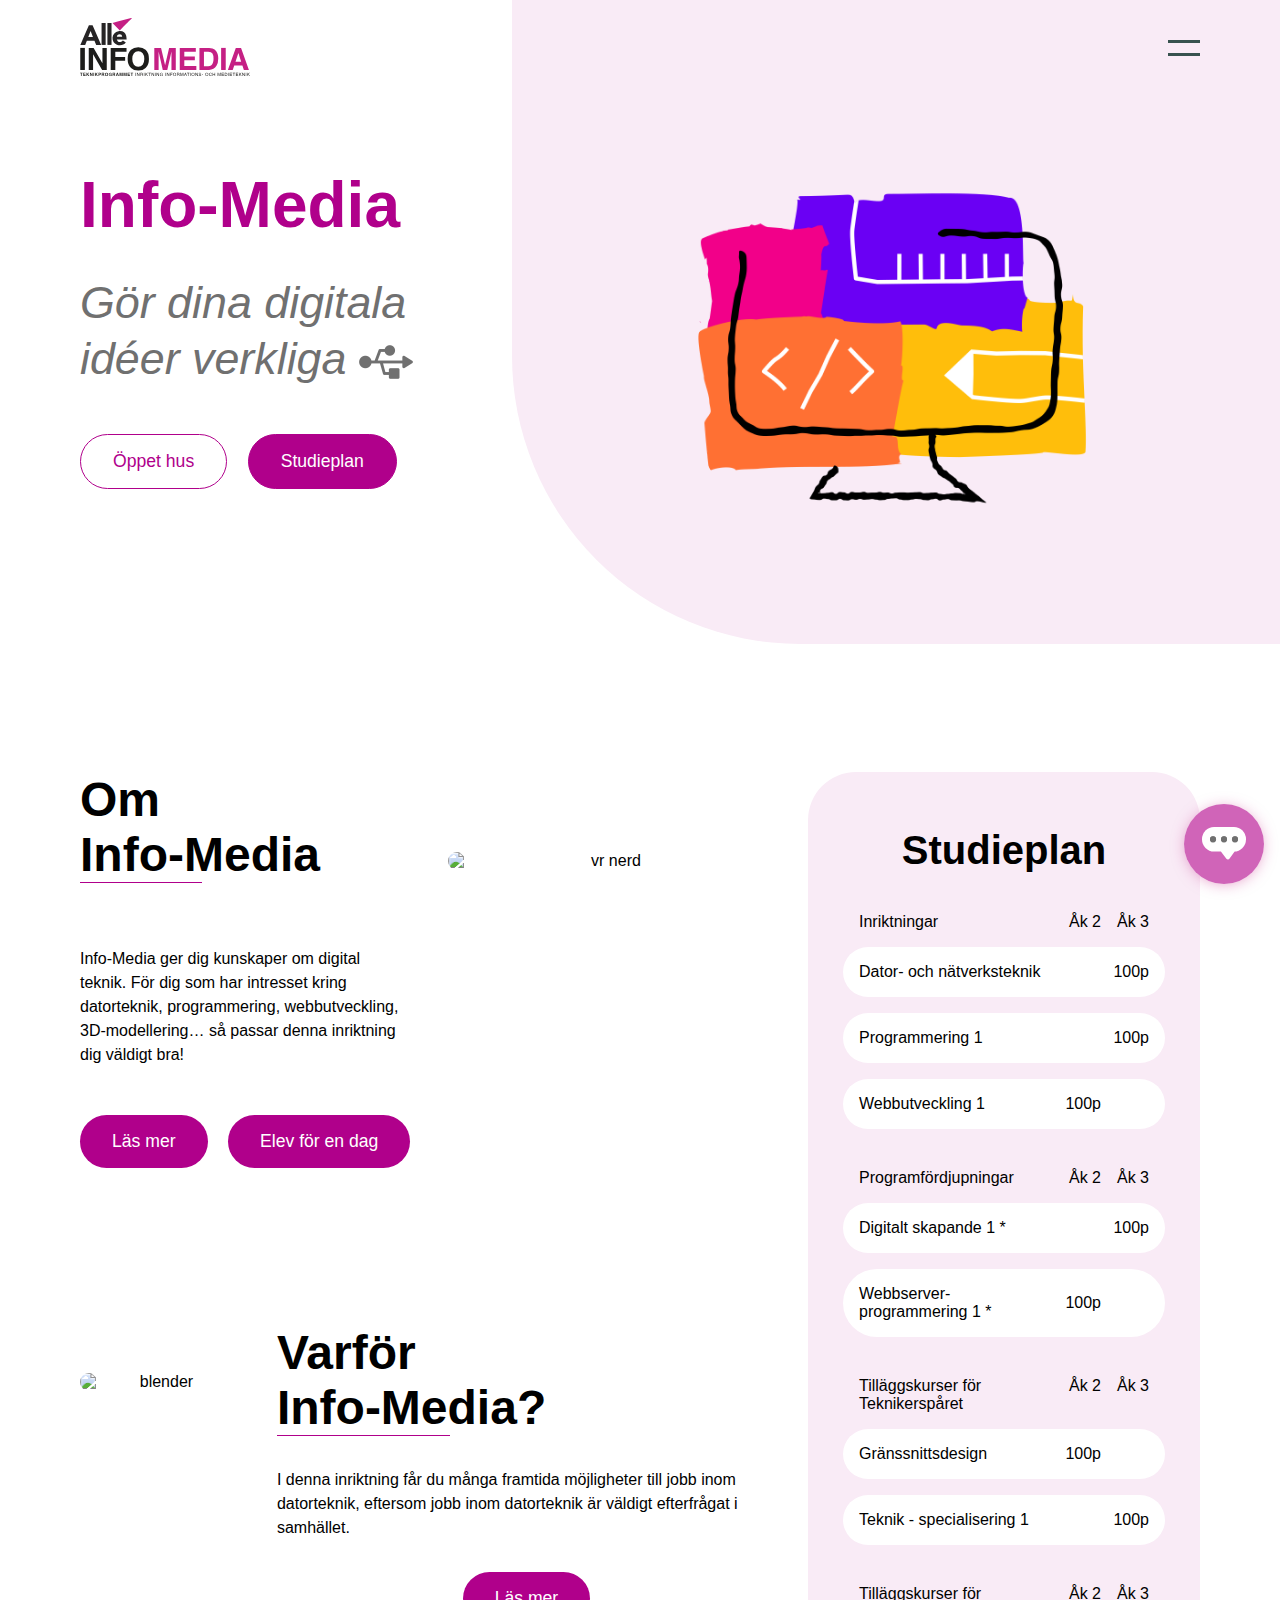
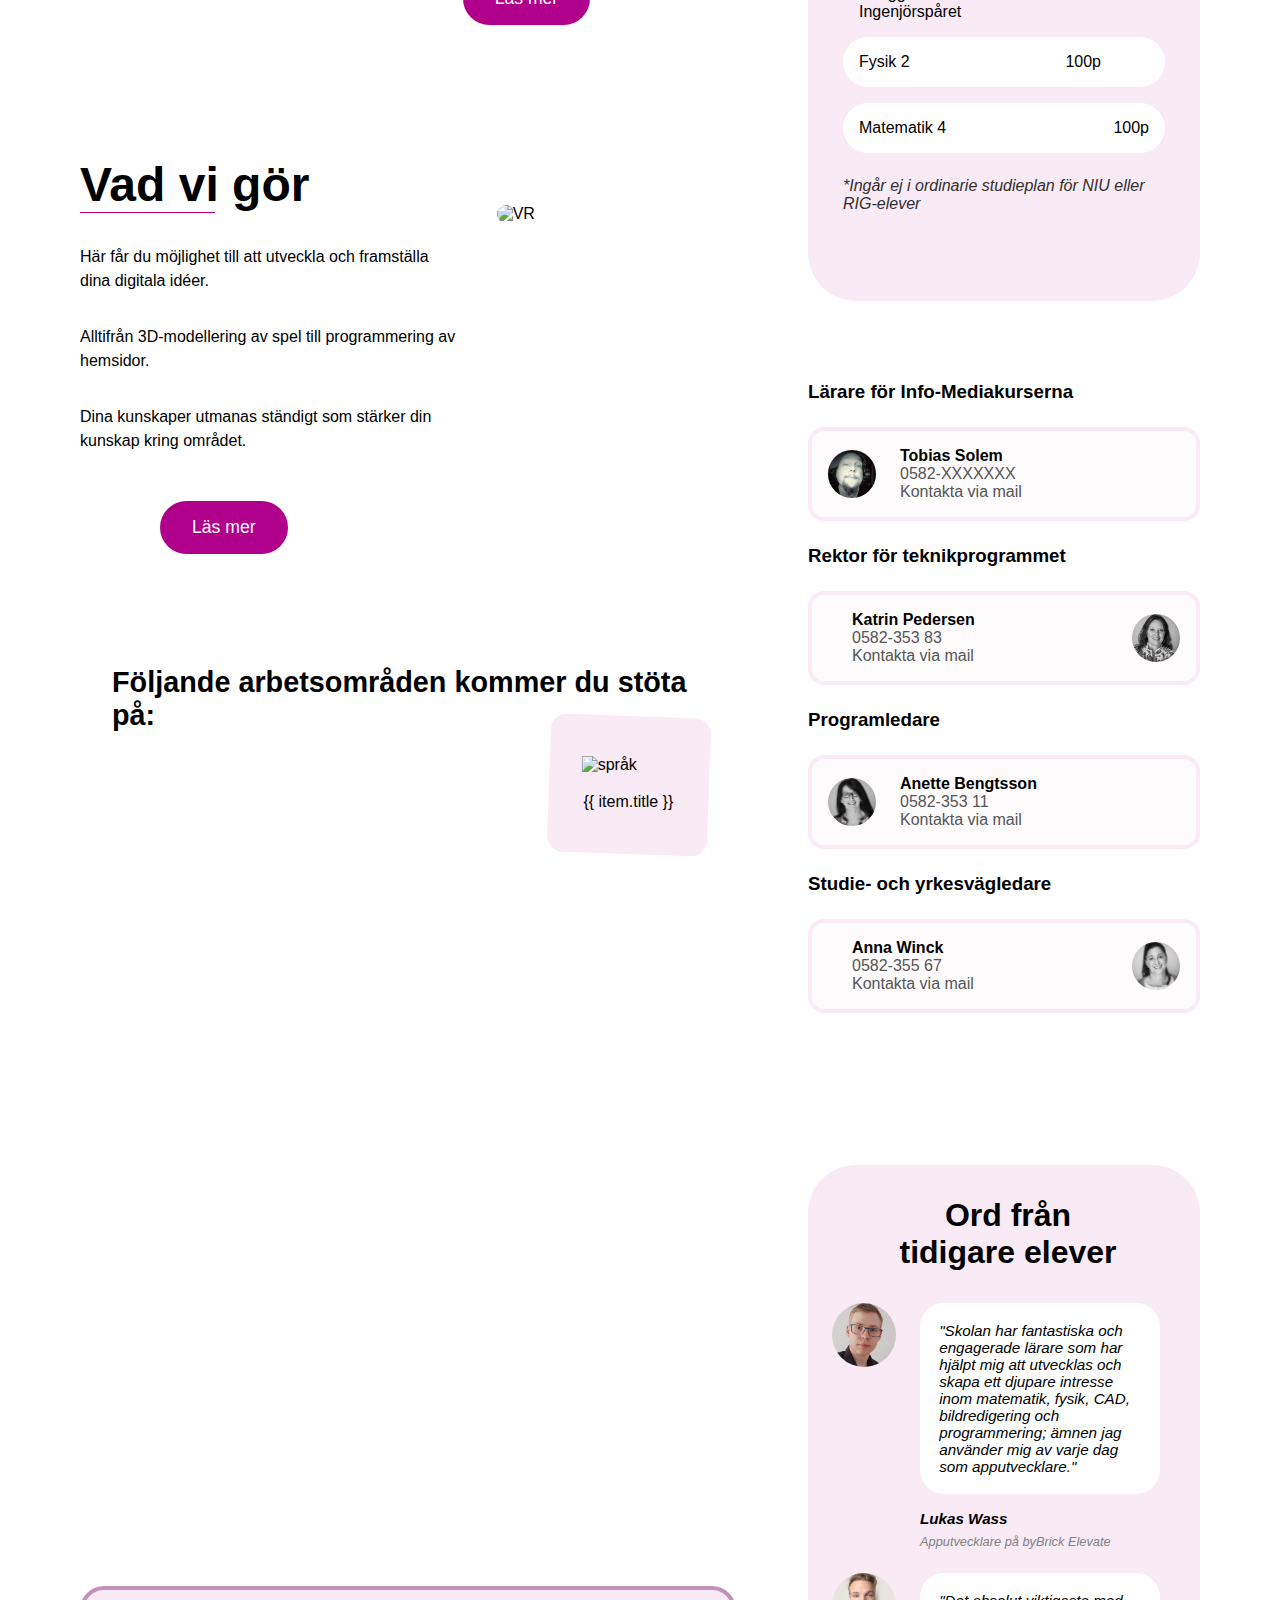
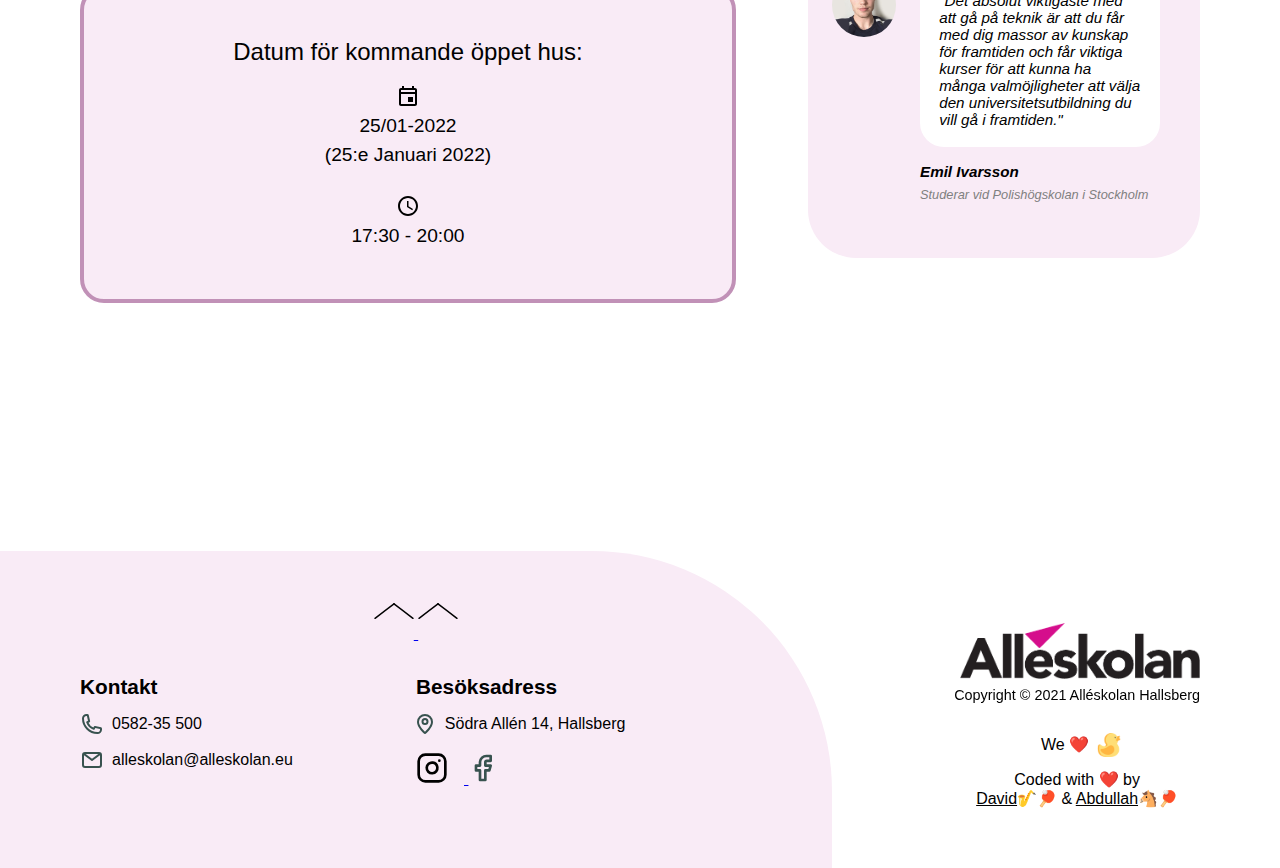
==== commit beac5a96: "ad" ====
--- a/index.html
+++ b/index.html
@@ -51,7 +51,7 @@
         <section id="hero" class="flex j-center purple-1">
             <span>
                 <h1 class="t_center">Info-Media</h1>
-                <p><i>Gör dina digitala idéer verkliga <span><img src="assets/icon/usb.jpg" alt="">  </span> </i></p>
+                <p><i>Gör dina digitala idéer verkliga <span><img class="usb" src="assets/icon/usb.jpg" alt="">  </span> </i></p>
                 <div class="btns">
                     <a href="html/las-mer.html#oppethus"><button class="btn white_t t_center" type="button">Öppet
                             hus</button></a>
@@ -314,8 +314,22 @@
     <footer>
         <span class='footer-wrapper'>
             <a href="#start" class="arrow">
-                <img class="pil" id="pil2" src="assets/icon/arrow.png" alt="Hem"></img>
-                <img class="pil" id="pil3" src="assets/icon/arrow.png" alt="Hem"></img>
+                <div class="pil">
+                    <svg xmlns="http://www.w3.org/2000/svg" width="135.466" height="56.098" viewBox="0 0 135.466 56.098">
+                        <g id="Group_1" data-name="Group 1" transform="translate(-433.787 -536.996)">
+                        <line id="Line_1" data-name="Line 1" x2="64.228" y2="49.089" transform="translate(501.52 540.5)" fill="none" stroke="#000" stroke-linecap="round" stroke-width="5"/>
+                        <line id="Line_2" data-name="Line 2" x1="64.228" y2="49.089" transform="translate(437.291 540.5)" fill="none" stroke="#000" stroke-linecap="round" stroke-width="5"/>
+                        </g>
+                    </svg>
+                </div>
+                 <div class="pil pil1">
+                    <svg xmlns="http://www.w3.org/2000/svg" width="135.466" height="56.098" viewBox="0 0 135.466 56.098">
+                        <g id="Group_1" data-name="Group 1" transform="translate(-433.787 -536.996)">
+                        <line id="Line_1" data-name="Line 1" x2="64.228" y2="49.089" transform="translate(501.52 540.5)" fill="none" stroke="#000" stroke-linecap="round" stroke-width="5"/>
+                        <line id="Line_2" data-name="Line 2" x1="64.228" y2="49.089" transform="translate(437.291 540.5)" fill="none" stroke="#000" stroke-linecap="round" stroke-width="5"/>
+                        </g>
+                    </svg>
+                </div>
             </a>
 
             <div id="con">
--- a/css/style.css
+++ b/css/style.css
@@ -299,12 +299,7 @@
 }
 
 section#hero p span img {
-  width: 12rem;
-  -webkit-transform: rotate(90deg);
-          transform: rotate(90deg);
-  position: absolute;
-  margin-top: 0;
-  margin-left: -3.5rem;
+  display: none;
 }
 
 section#hero p span img.click {
@@ -450,6 +445,11 @@
   margin: 1rem 0 0 0;
 }
 
+section#gor h3 {
+  margin-top: 4rem;
+  padding: 0 2rem;
+}
+
 section#gor .språk-grid-container {
   display: -webkit-box;
   display: -ms-flexbox;
@@ -458,7 +458,26 @@
       flex-wrap: nowrap;
   overflow: auto;
   padding: 0 2.1875rem;
-  margin-top: 6rem;
+  margin-top: 2rem;
+  padding-bottom: 1rem;
+  /* width */
+  /* Track */
+  /* Handle */
+}
+
+section#gor .språk-grid-container::-webkit-scrollbar {
+  height: 0.4rem;
+  width: 80%;
+}
+
+section#gor .språk-grid-container::-webkit-scrollbar-track {
+  background: transparent;
+  margin-top: 10rem;
+}
+
+section#gor .språk-grid-container::-webkit-scrollbar-thumb {
+  background: #b0008b;
+  border-radius: 0.2rem;
 }
 
 section#gor .språk-grid-container .språk-item {
@@ -828,35 +847,12 @@
   margin: 2rem 0.5rem 1.5rem 0.5rem;
 }
 
-footer .pil {
-  width: 2rem;
-  display: -webkit-box;
-  display: -ms-flexbox;
-  display: flex;
-  -webkit-box-align: center;
-      -ms-flex-align: center;
-          align-items: center;
-  -webkit-box-pack: center;
-      -ms-flex-pack: center;
-          justify-content: center;
-  -webkit-transform: rotate(180deg);
-          transform: rotate(180deg);
-  background: #f9ebf6;
-  margin: auto;
-}
-
-footer .pil .pil:hover {
-  -webkit-filter: drop-shadow(0 0 0.2rem blue);
-          filter: drop-shadow(0 0 0.2rem blue);
-}
-
-footer #pil1 {
-  margin-top: 0.5rem;
-  margin-bottom: -1rem;
-}
-
-footer #pil2 {
-  margin-top: 0.1rem;
+footer .pil svg {
+  width: 2.5rem;
+}
+
+footer .pil1 {
+  display: none;
 }
 
 footer .footer3 {
@@ -1051,6 +1047,15 @@
     width: 25rem;
     line-height: 3.5rem;
   }
+  section#hero span p img {
+    display: inline-block;
+    width: 12rem;
+    -webkit-transform: rotate(90deg);
+            transform: rotate(90deg);
+    position: absolute;
+    margin-top: 0;
+    margin-left: -3.5rem;
+  }
   section#hero span .btns {
     text-align: left;
     margin-top: 3rem;
@@ -1355,6 +1360,13 @@
     width: fit-content;
     margin: auto;
   }
+  footer .arrow .pil {
+    display: inline-block;
+    margin-top: 0 !important;
+  }
+  footer .arrow .pil1:hover {
+    margin-top: -2rem;
+  }
   footer #alle {
     width: 15rem;
     -ms-grid-row: 1;
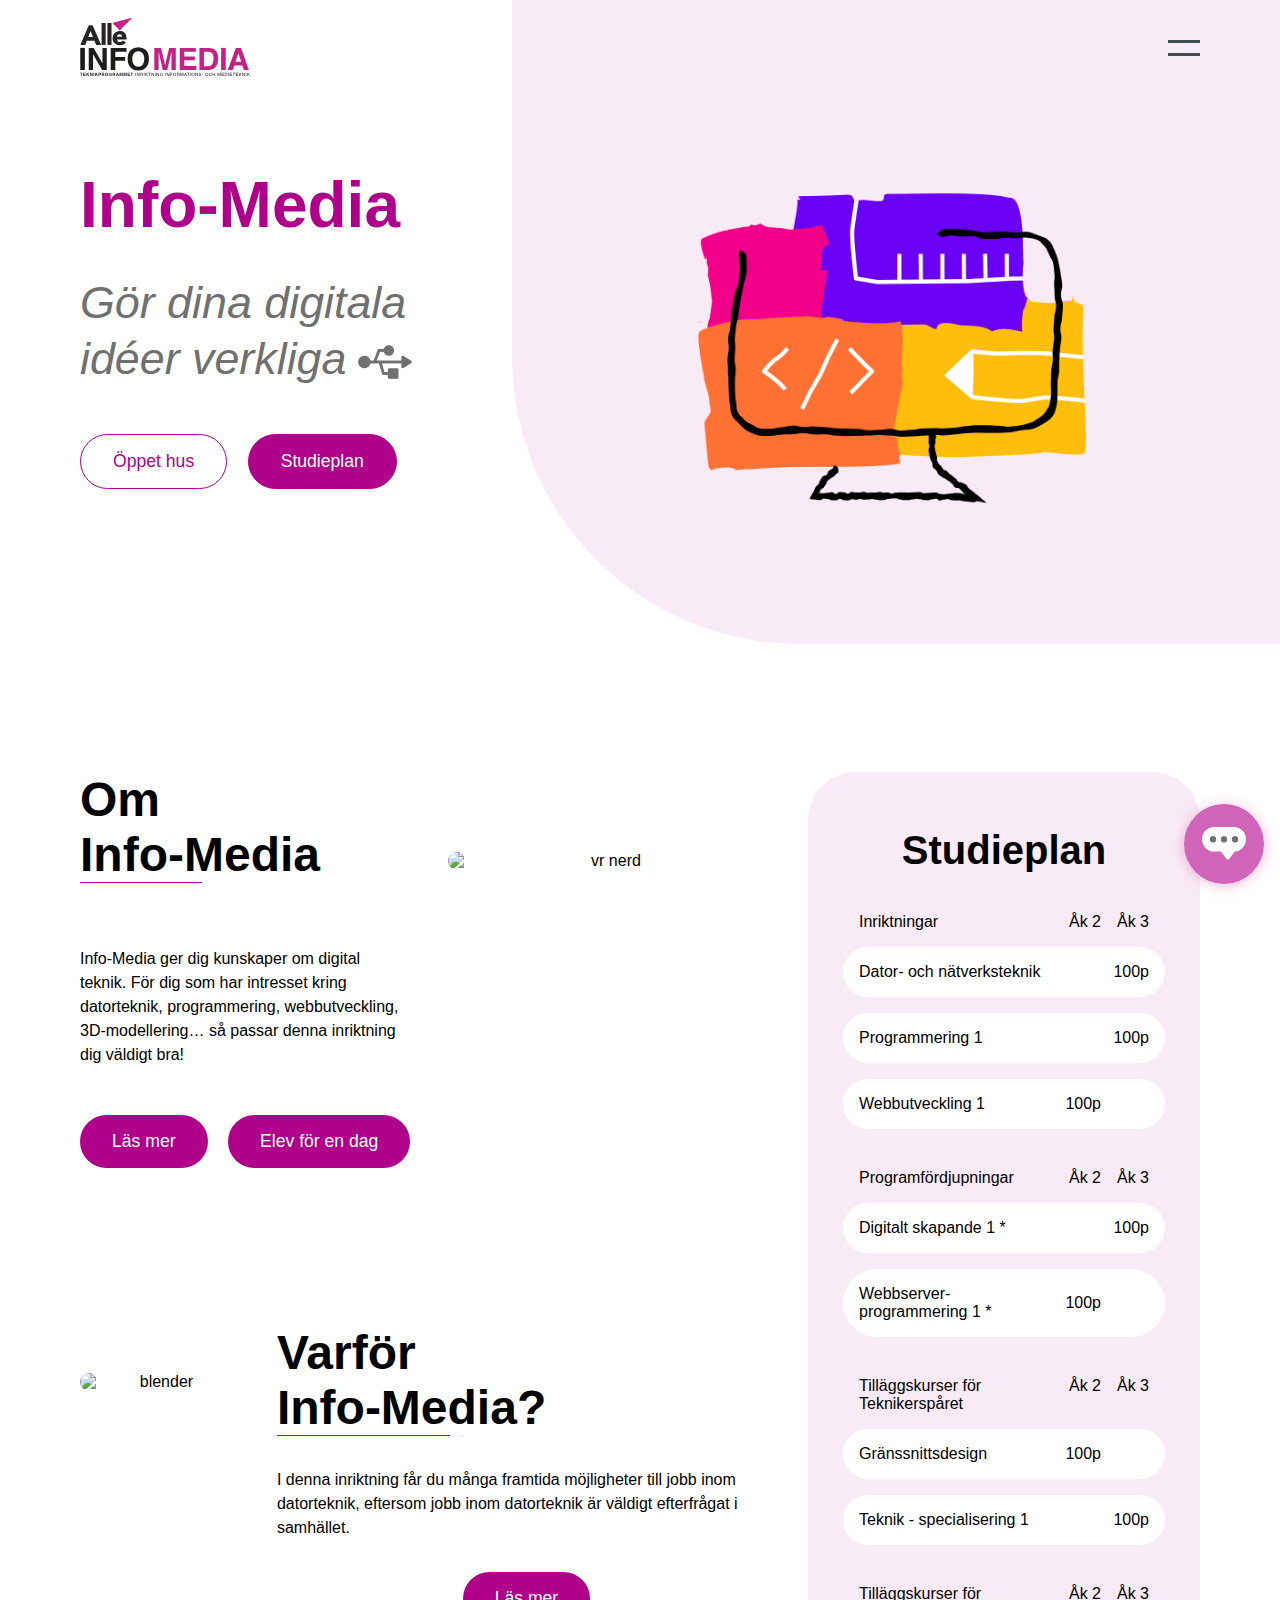
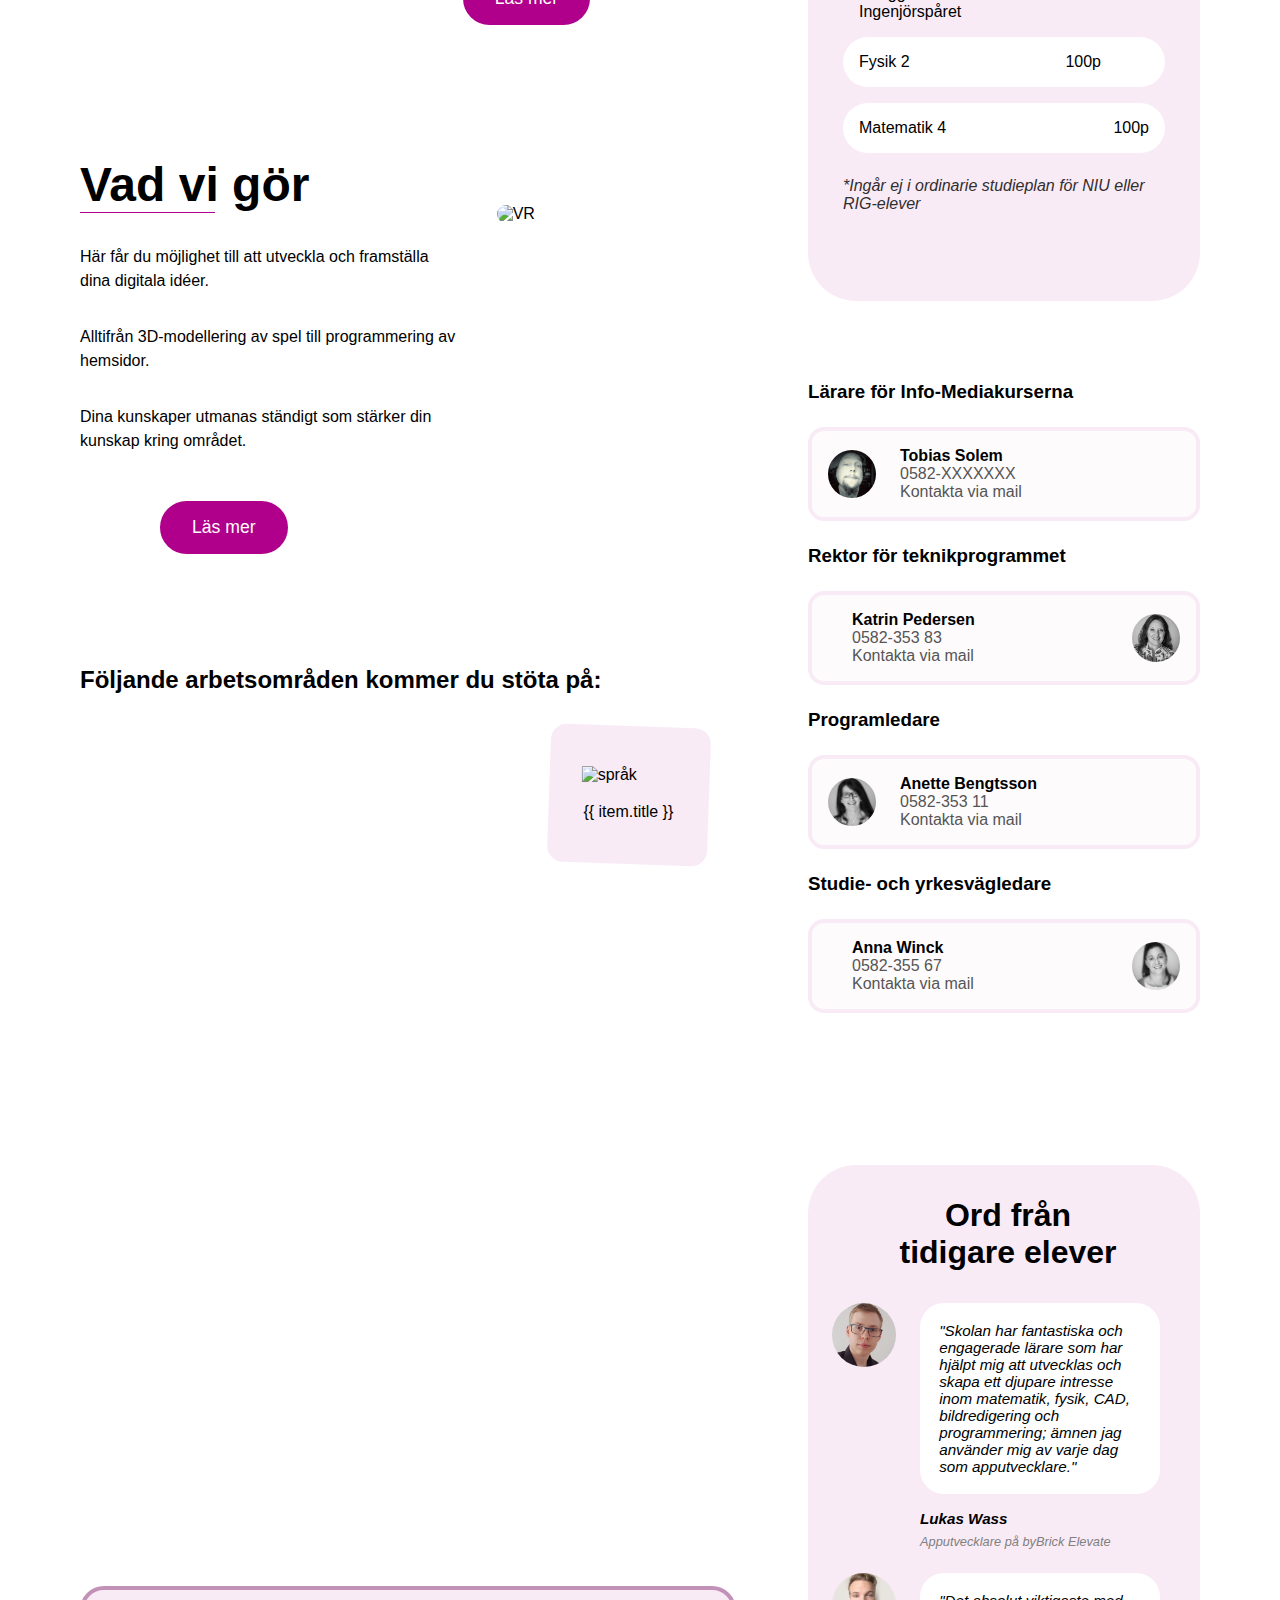
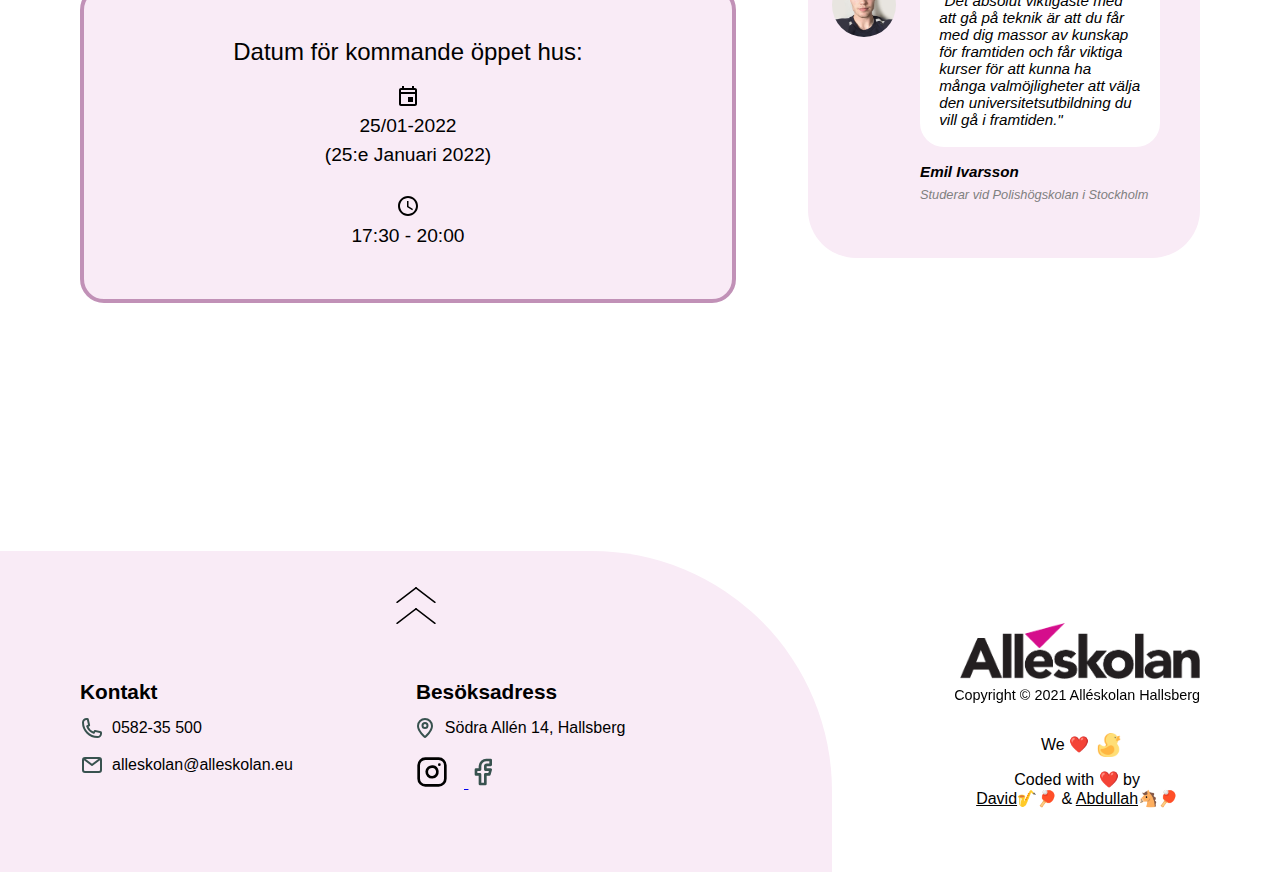
==== commit 615e79a6: "final" ====
--- a/index.html
+++ b/index.html
@@ -51,7 +51,11 @@
         <section id="hero" class="flex j-center purple-1">
             <span>
                 <h1 class="t_center">Info-Media</h1>
-                <p><i>Gör dina digitala idéer verkliga <span><img class="usb" src="assets/icon/usb.jpg" alt="">  </span> </i></p>
+                <p><i>Gör dina digitala idéer verkliga
+                        <span><img class="usb" src="assets/icon/usb.jpg" alt=""><img class="ankusb"
+                                src="assets/img/ankan.png" alt="">
+                        </span>
+                    </i></p>
                 <div class="btns">
                     <a href="html/las-mer.html#oppethus"><button class="btn white_t t_center" type="button">Öppet
                             hus</button></a>
@@ -208,8 +212,8 @@
         <section id="contact">
             <div class="cperson">
                 <h3>Lärare för Info-Mediakurserna</h3>
-                <div>
-                    <img src="assets/img/TOBBE.png" alt="Bild på Tobias">
+                <div class="tobias">
+                    <div class="tobbe"></div>
                     <span>
                         <h5>Tobias Solem</h5>
                         <p>0582-XXXXXXX</p>
@@ -314,19 +318,29 @@
     <footer>
         <span class='footer-wrapper'>
             <a href="#start" class="arrow">
-                <div class="pil">
-                    <svg xmlns="http://www.w3.org/2000/svg" width="135.466" height="56.098" viewBox="0 0 135.466 56.098">
+                <div class="pil pil1">
+                    <svg xmlns="http://www.w3.org/2000/svg" width="135.466" height="56.098"
+                        viewBox="0 0 135.466 56.098">
                         <g id="Group_1" data-name="Group 1" transform="translate(-433.787 -536.996)">
-                        <line id="Line_1" data-name="Line 1" x2="64.228" y2="49.089" transform="translate(501.52 540.5)" fill="none" stroke="#000" stroke-linecap="round" stroke-width="5"/>
-                        <line id="Line_2" data-name="Line 2" x1="64.228" y2="49.089" transform="translate(437.291 540.5)" fill="none" stroke="#000" stroke-linecap="round" stroke-width="5"/>
+                            <line id="Line_1" data-name="Line 1" x2="64.228" y2="49.089"
+                                transform="translate(501.52 540.5)" fill="none" stroke="#000" stroke-linecap="round"
+                                stroke-width="5" />
+                            <line id="Line_2" data-name="Line 2" x1="64.228" y2="49.089"
+                                transform="translate(437.291 540.5)" fill="none" stroke="#000" stroke-linecap="round"
+                                stroke-width="5" />
                         </g>
                     </svg>
                 </div>
-                 <div class="pil pil1">
-                    <svg xmlns="http://www.w3.org/2000/svg" width="135.466" height="56.098" viewBox="0 0 135.466 56.098">
+                <div class="pil pil2">
+                    <svg xmlns="http://www.w3.org/2000/svg" width="135.466" height="56.098"
+                        viewBox="0 0 135.466 56.098">
                         <g id="Group_1" data-name="Group 1" transform="translate(-433.787 -536.996)">
-                        <line id="Line_1" data-name="Line 1" x2="64.228" y2="49.089" transform="translate(501.52 540.5)" fill="none" stroke="#000" stroke-linecap="round" stroke-width="5"/>
-                        <line id="Line_2" data-name="Line 2" x1="64.228" y2="49.089" transform="translate(437.291 540.5)" fill="none" stroke="#000" stroke-linecap="round" stroke-width="5"/>
+                            <line id="Line_1" data-name="Line 1" x2="64.228" y2="49.089"
+                                transform="translate(501.52 540.5)" fill="none" stroke="#000" stroke-linecap="round"
+                                stroke-width="5" />
+                            <line id="Line_2" data-name="Line 2" x1="64.228" y2="49.089"
+                                transform="translate(437.291 540.5)" fill="none" stroke="#000" stroke-linecap="round"
+                                stroke-width="5" />
                         </g>
                     </svg>
                 </div>
--- a/css/style.css
+++ b/css/style.css
@@ -112,7 +112,7 @@
 
 header nav .menu-btn .menu-btn_burger {
   width: 2rem;
-  height: 0.15rem;
+  height: 0.19rem;
   background-color: #38524f;
   -webkit-transition: all 0.5s ease-in-out;
   transition: all 0.5s ease-in-out;
@@ -788,6 +788,24 @@
   border-radius: 50%;
 }
 
+section#contact .cperson div .tobbe {
+  background-color: #fff;
+  width: 3rem;
+  height: 3rem;
+  margin: 0;
+  border: none;
+  border-radius: 50%;
+  background-image: url("../assets/img/TOBBE.png");
+  background-size: cover;
+}
+
+section#contact .cperson div .tobbe.tobbe:hover {
+  background-image: url("../assets/img/ankan.png");
+  background-repeat: no-repeat;
+  background-size: 80%;
+  background-position: center;
+}
+
 /*STYLES FOR THE FOOTER*/
 footer {
   grid-area: footer;
@@ -939,6 +957,12 @@
   }
   header {
     grid-area: header;
+  }
+  .menu-btn_burger {
+    height: 0.20rem !important;
+  }
+  .menu-btn_burger:nth-child(2) {
+    height: 0.20rem !important;
   }
   nav {
     padding: 1rem 5rem !important;
@@ -1047,14 +1071,26 @@
     width: 25rem;
     line-height: 3.5rem;
   }
+  section#hero span p:hover .usb {
+    margin-left: 3.5rem;
+  }
   section#hero span p img {
     display: inline-block;
-    width: 12rem;
+    width: 4rem;
     -webkit-transform: rotate(90deg);
             transform: rotate(90deg);
     position: absolute;
     margin-top: 0;
-    margin-left: -3.5rem;
+    margin-left: 0.4rem;
+    -webkit-transition: ease-in-out 200ms;
+    transition: ease-in-out 200ms;
+    padding: 0 !important;
+  }
+  section#hero span p img.ankusb {
+    z-index: -1;
+    -webkit-transform: rotate(0);
+            transform: rotate(0);
+    width: 3rem;
   }
   section#hero span .btns {
     text-align: left;
@@ -1128,8 +1164,9 @@
   }
   section#gor h3 {
     margin-top: 7rem;
-    font-size: 1.8rem;
-    margin-bottom: -5rem;
+    padding-left: 0 !important;
+    font-size: 1.5rem;
+    margin-bottom: -2rem;
   }
   section#gor .span-cont {
     display: -webkit-box;
@@ -1165,6 +1202,7 @@
   section#gor .språk-grid-container {
     padding-left: 0;
     width: 100%;
+    margin-top: 2rem;
   }
   section#gor .språk-grid-container .språk-item {
     background-color: #f9ebf6;
@@ -1313,6 +1351,7 @@
     border-radius: 0;
     text-align: left;
     background: #fff;
+    position: relative;
     display: -ms-grid;
     display: grid;
     -ms-grid-columns: 65% 35%;
@@ -1359,13 +1398,28 @@
     width: -moz-fit-content;
     width: fit-content;
     margin: auto;
+    display: -webkit-box;
+    display: -ms-flexbox;
+    display: flex;
+    -webkit-box-orient: vertical;
+    -webkit-box-direction: normal;
+        -ms-flex-direction: column;
+            flex-direction: column;
   }
   footer .arrow .pil {
     display: inline-block;
-    margin-top: 0 !important;
+  }
+  footer .arrow .pil1 {
+    position: absolute;
+    top: 2.5rem;
+    -webkit-transition: ease-in-out 150ms;
+    transition: ease-in-out 150ms;
   }
   footer .arrow .pil1:hover {
-    margin-top: -2rem;
+    top: 2rem;
+  }
+  footer .arrow .pil2 {
+    margin-top: 0.3rem;
   }
   footer #alle {
     width: 15rem;
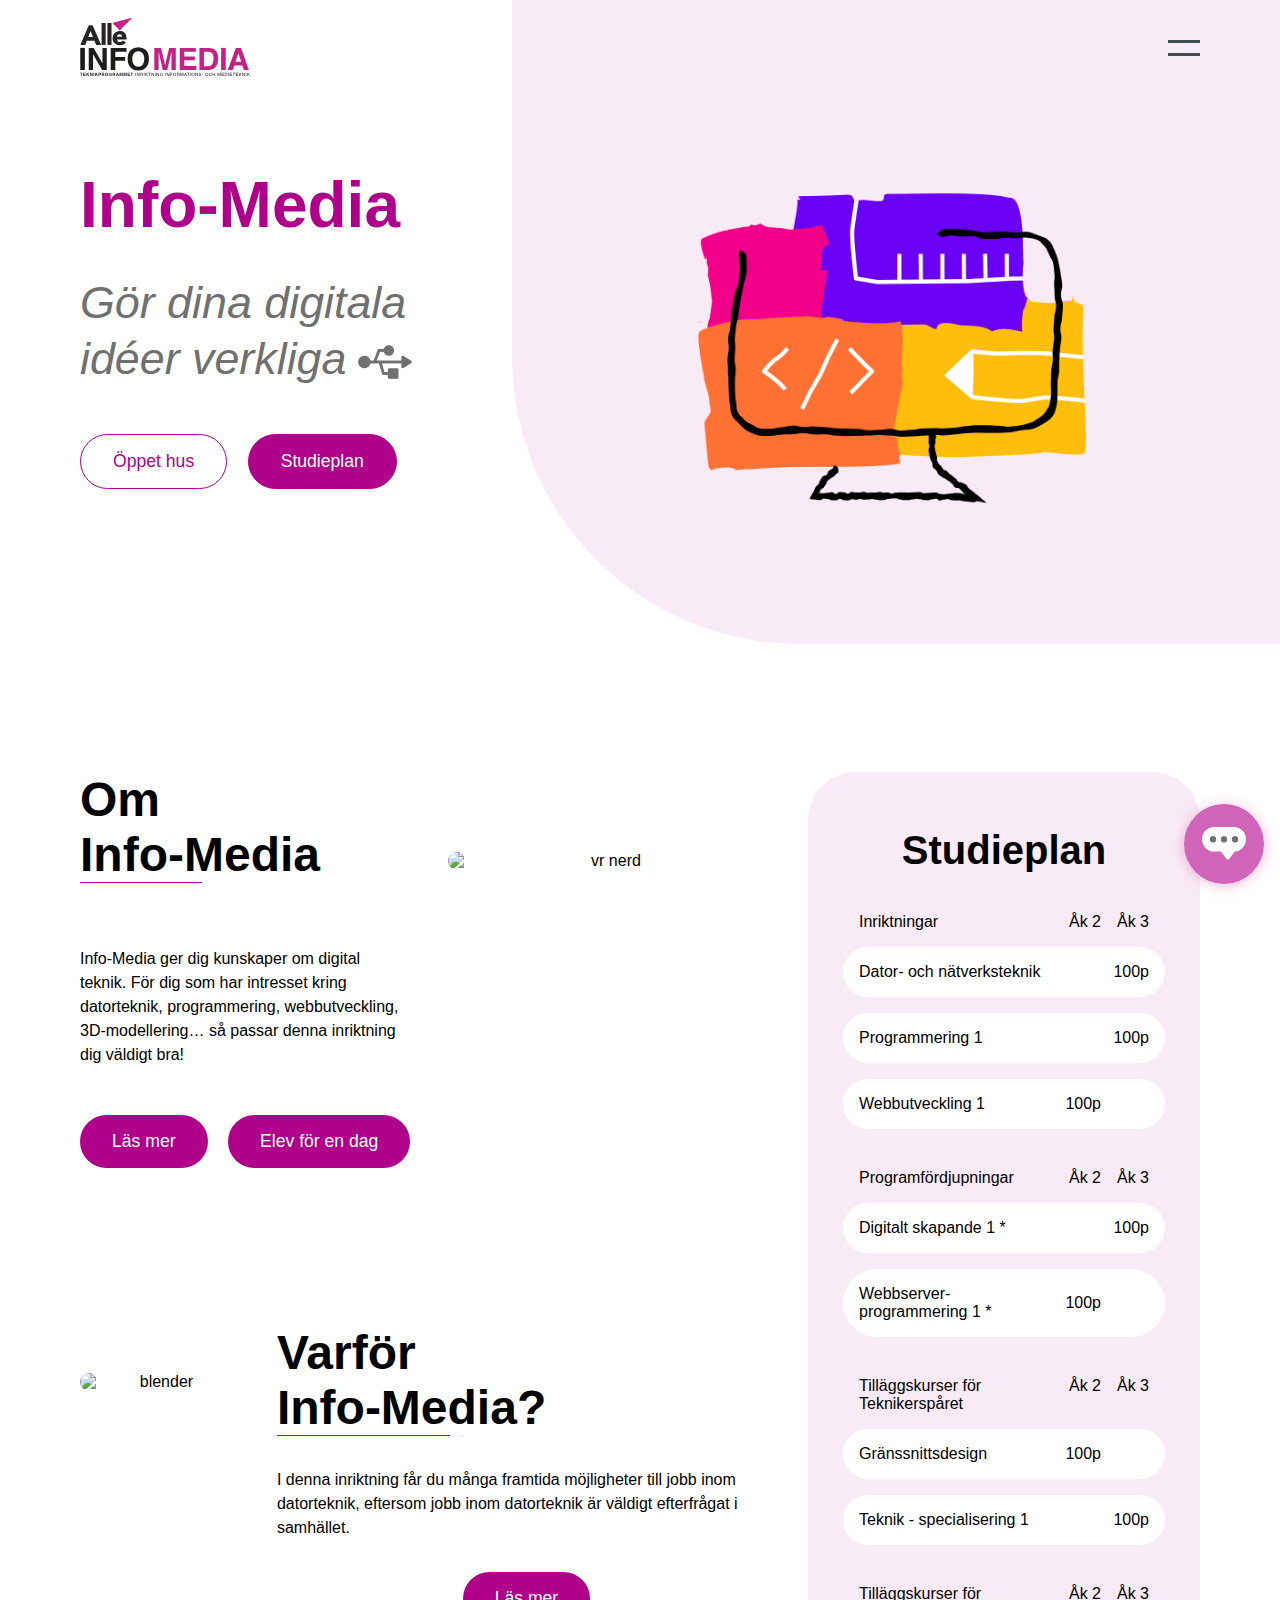
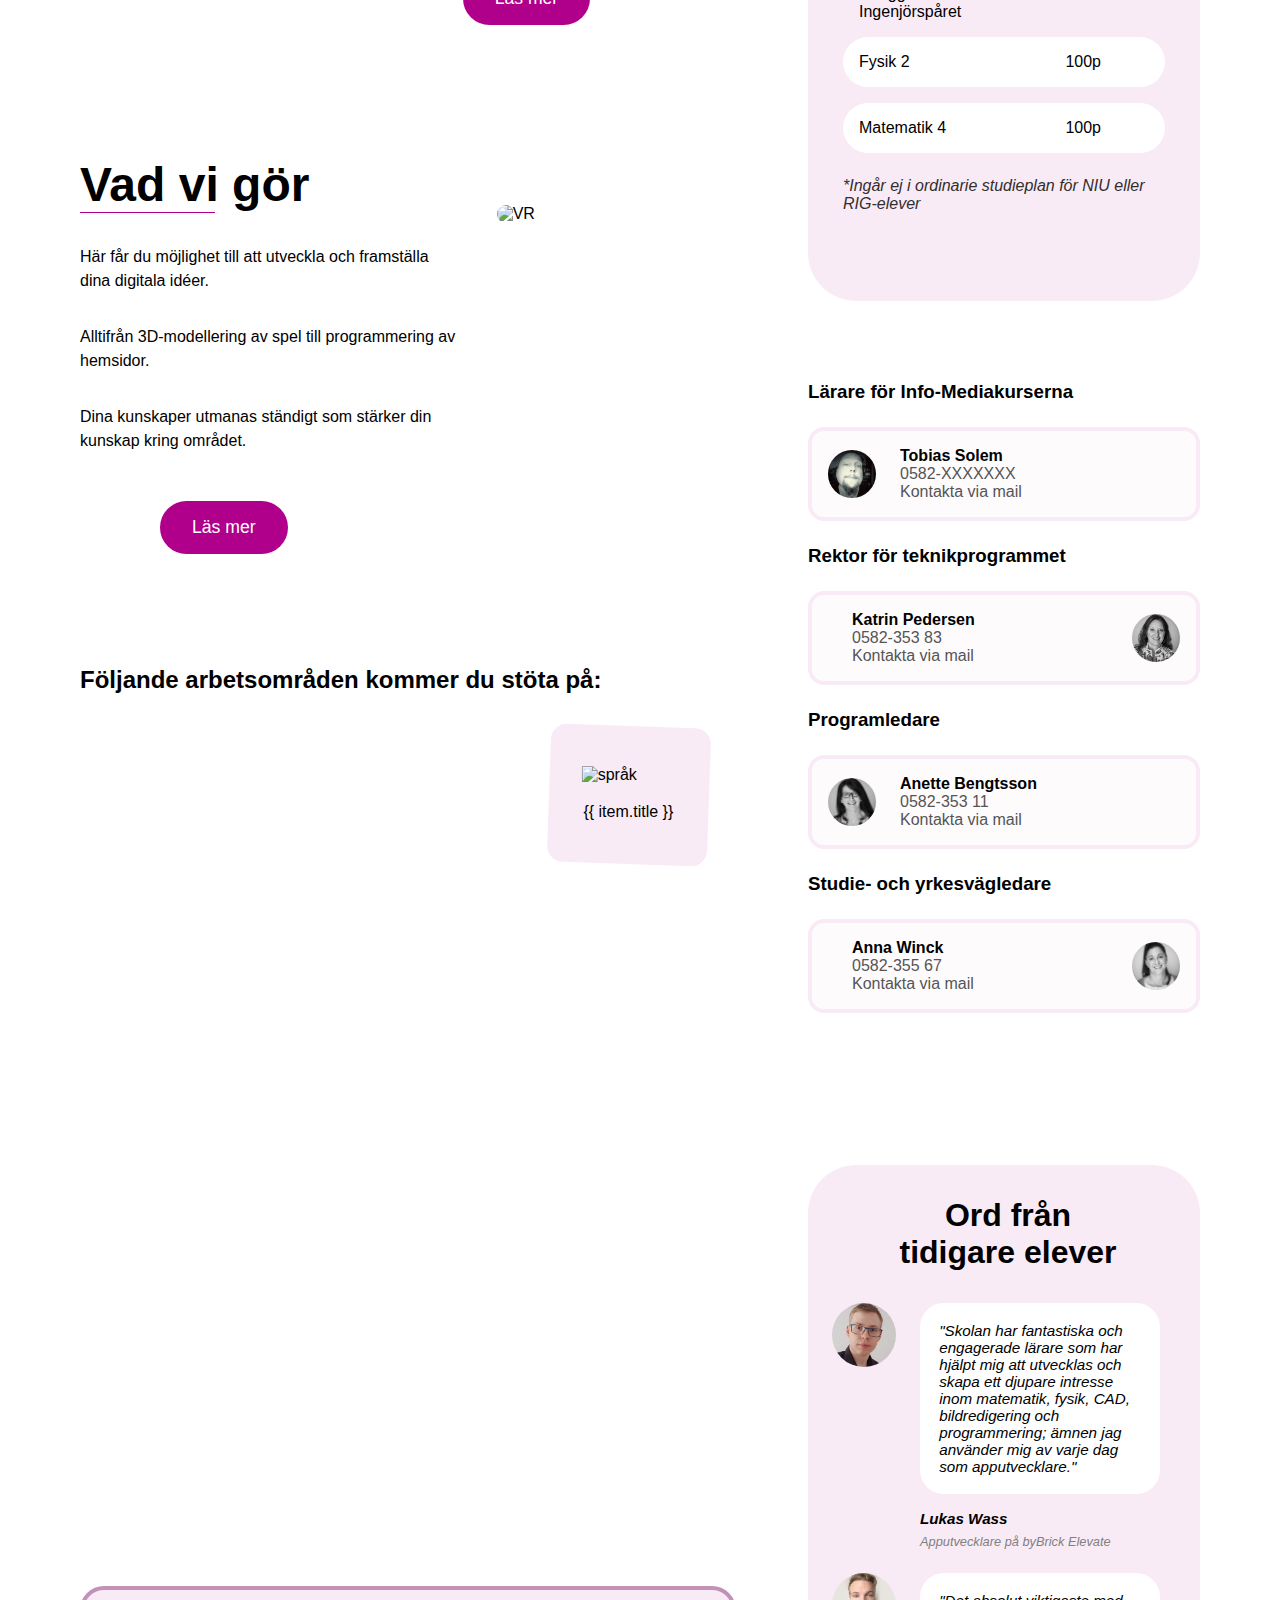
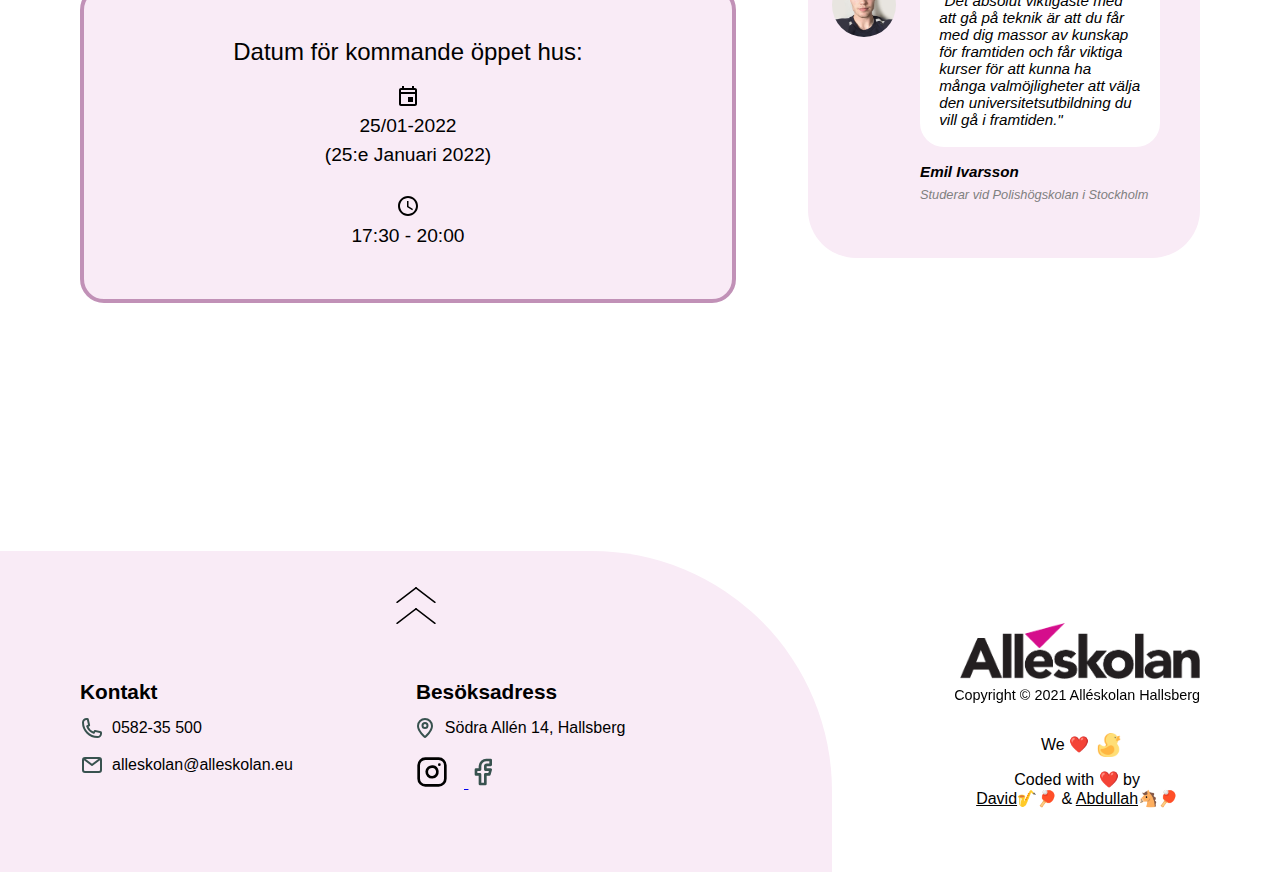
==== commit 9f7e269c: "finalfinal" ====
--- a/index.html
+++ b/index.html
@@ -200,7 +200,7 @@
             </div>
             <div class='div'>
                 <span>Matematik 4 </span>
-                <span>100p</span>
+                <span class="ak2p">100p</span>
             </div>
             <div class="NIU">
                 <p><i>*Ingår ej i ordinarie studieplan för NIU eller RIG-elever</i></p>
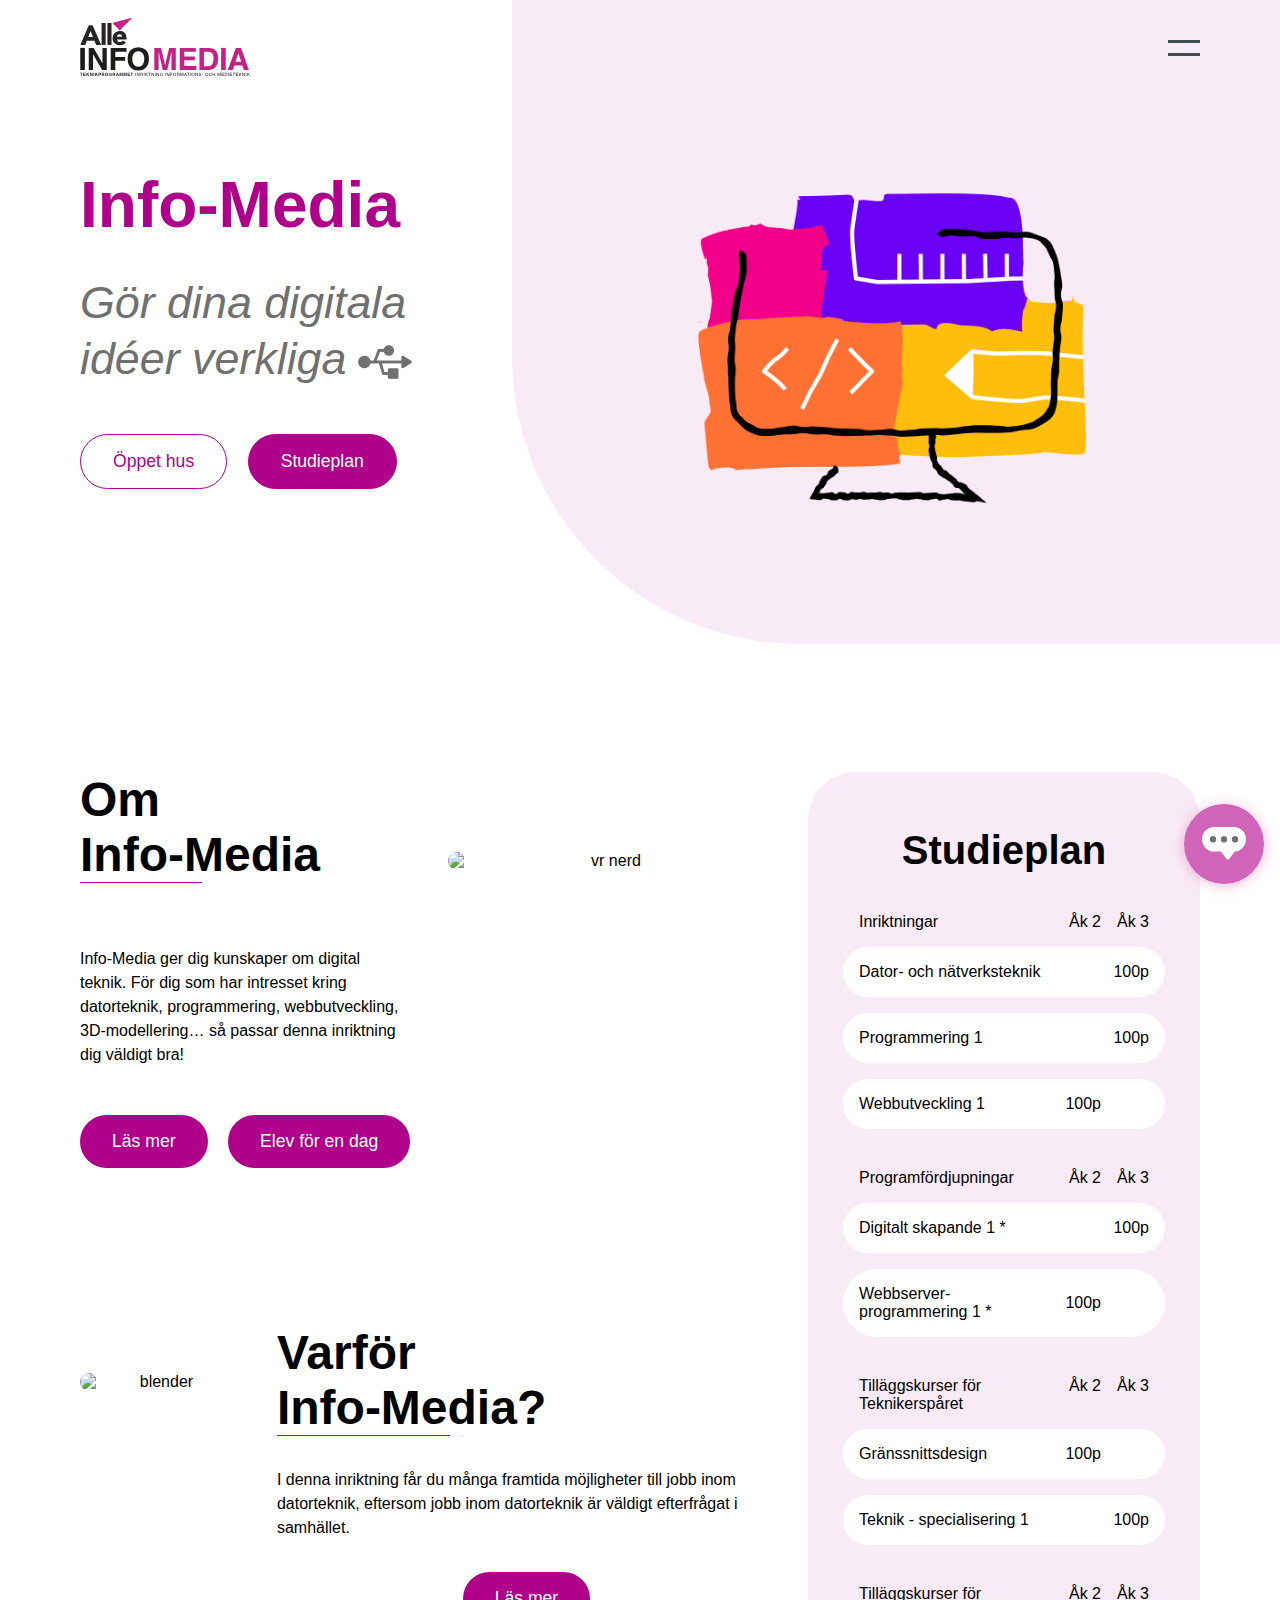
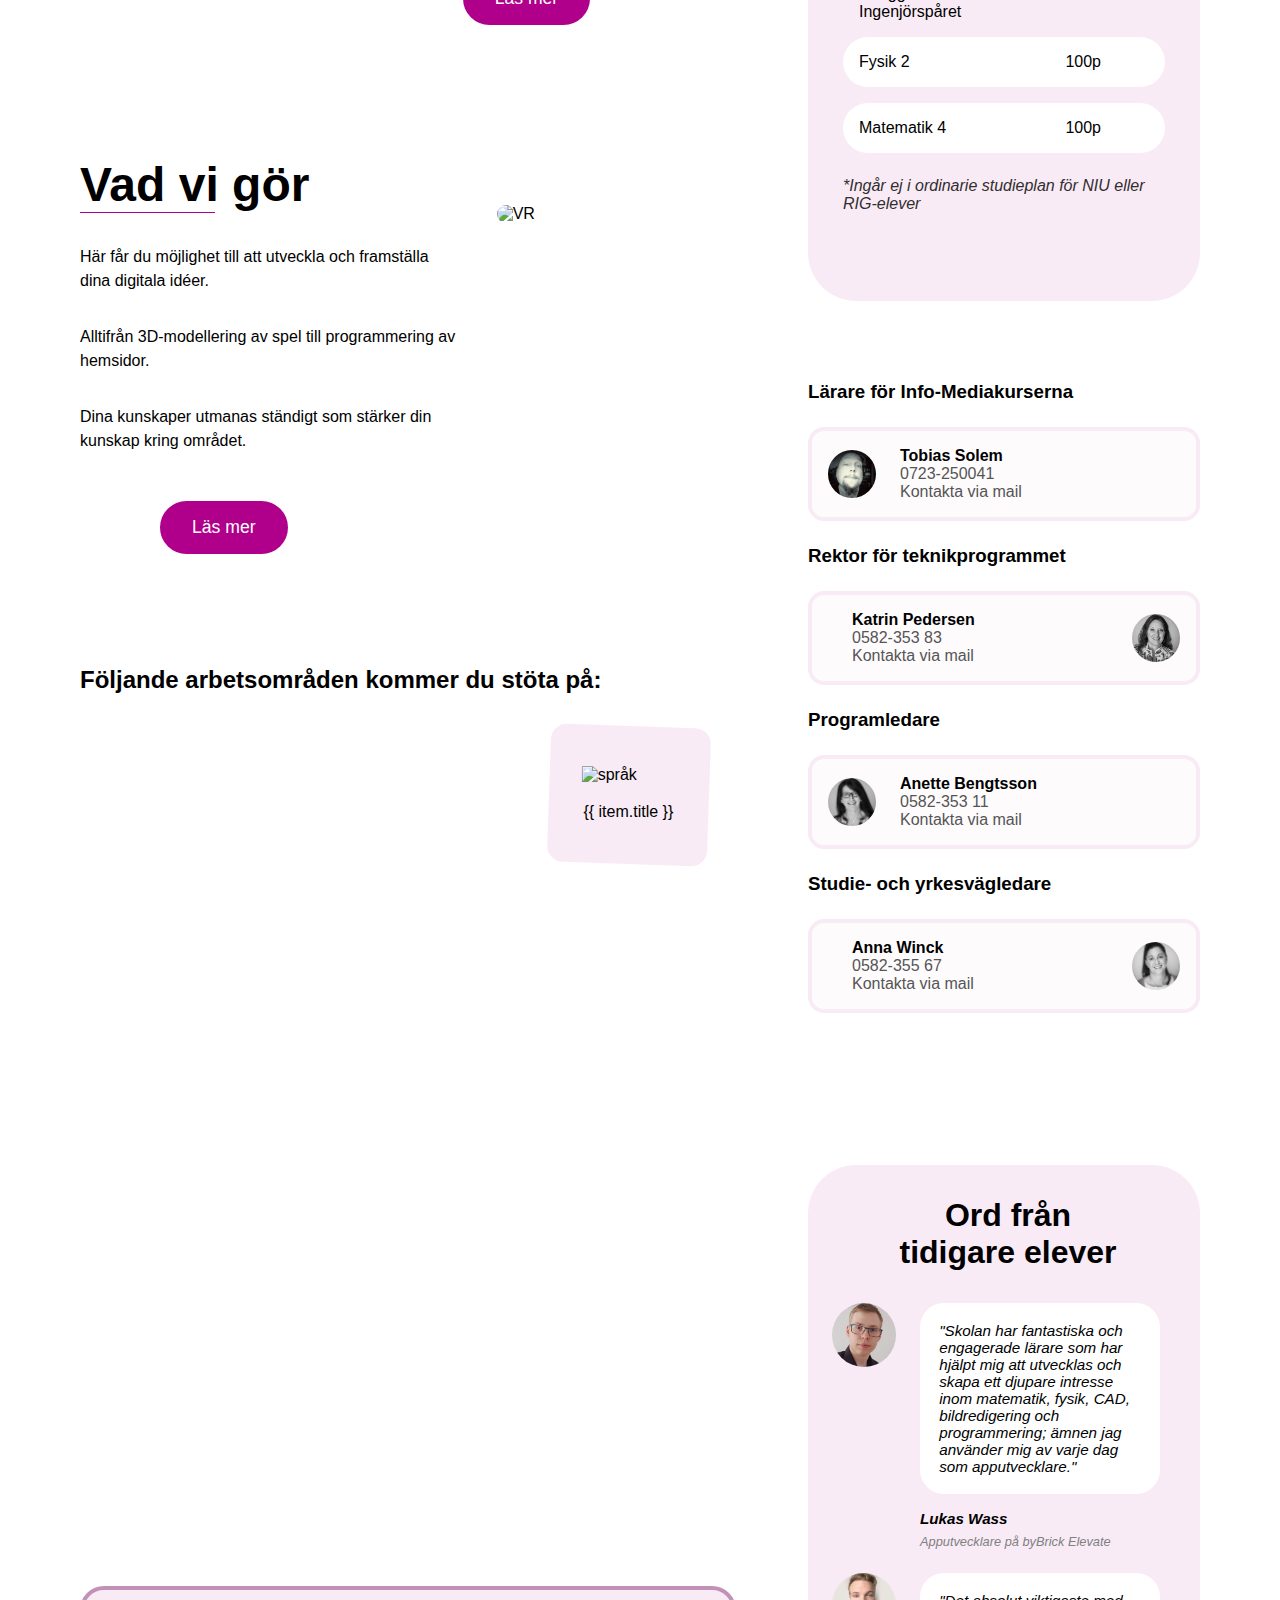
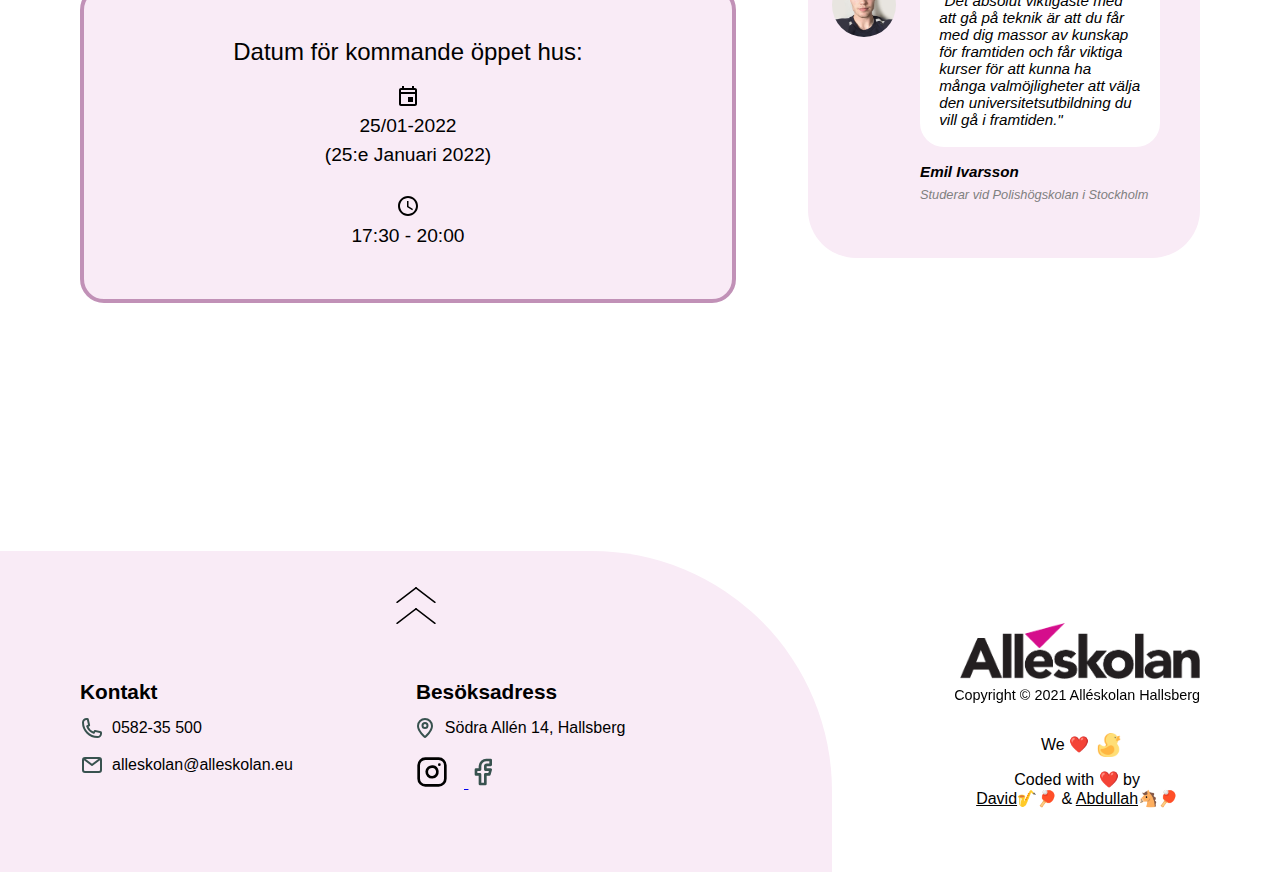
==== commit e3424abd: "bluuuh" ====
--- a/index.html
+++ b/index.html
@@ -216,7 +216,7 @@
                     <div class="tobbe"></div>
                     <span>
                         <h5>Tobias Solem</h5>
-                        <p>0582-XXXXXXX</p>
+                        <p>0723-250041</p>
                         <a href="mailto:tobais.solem@alleskolan.eu" class="mail">Kontakta via mail</a>
                     </span>
                 </div>
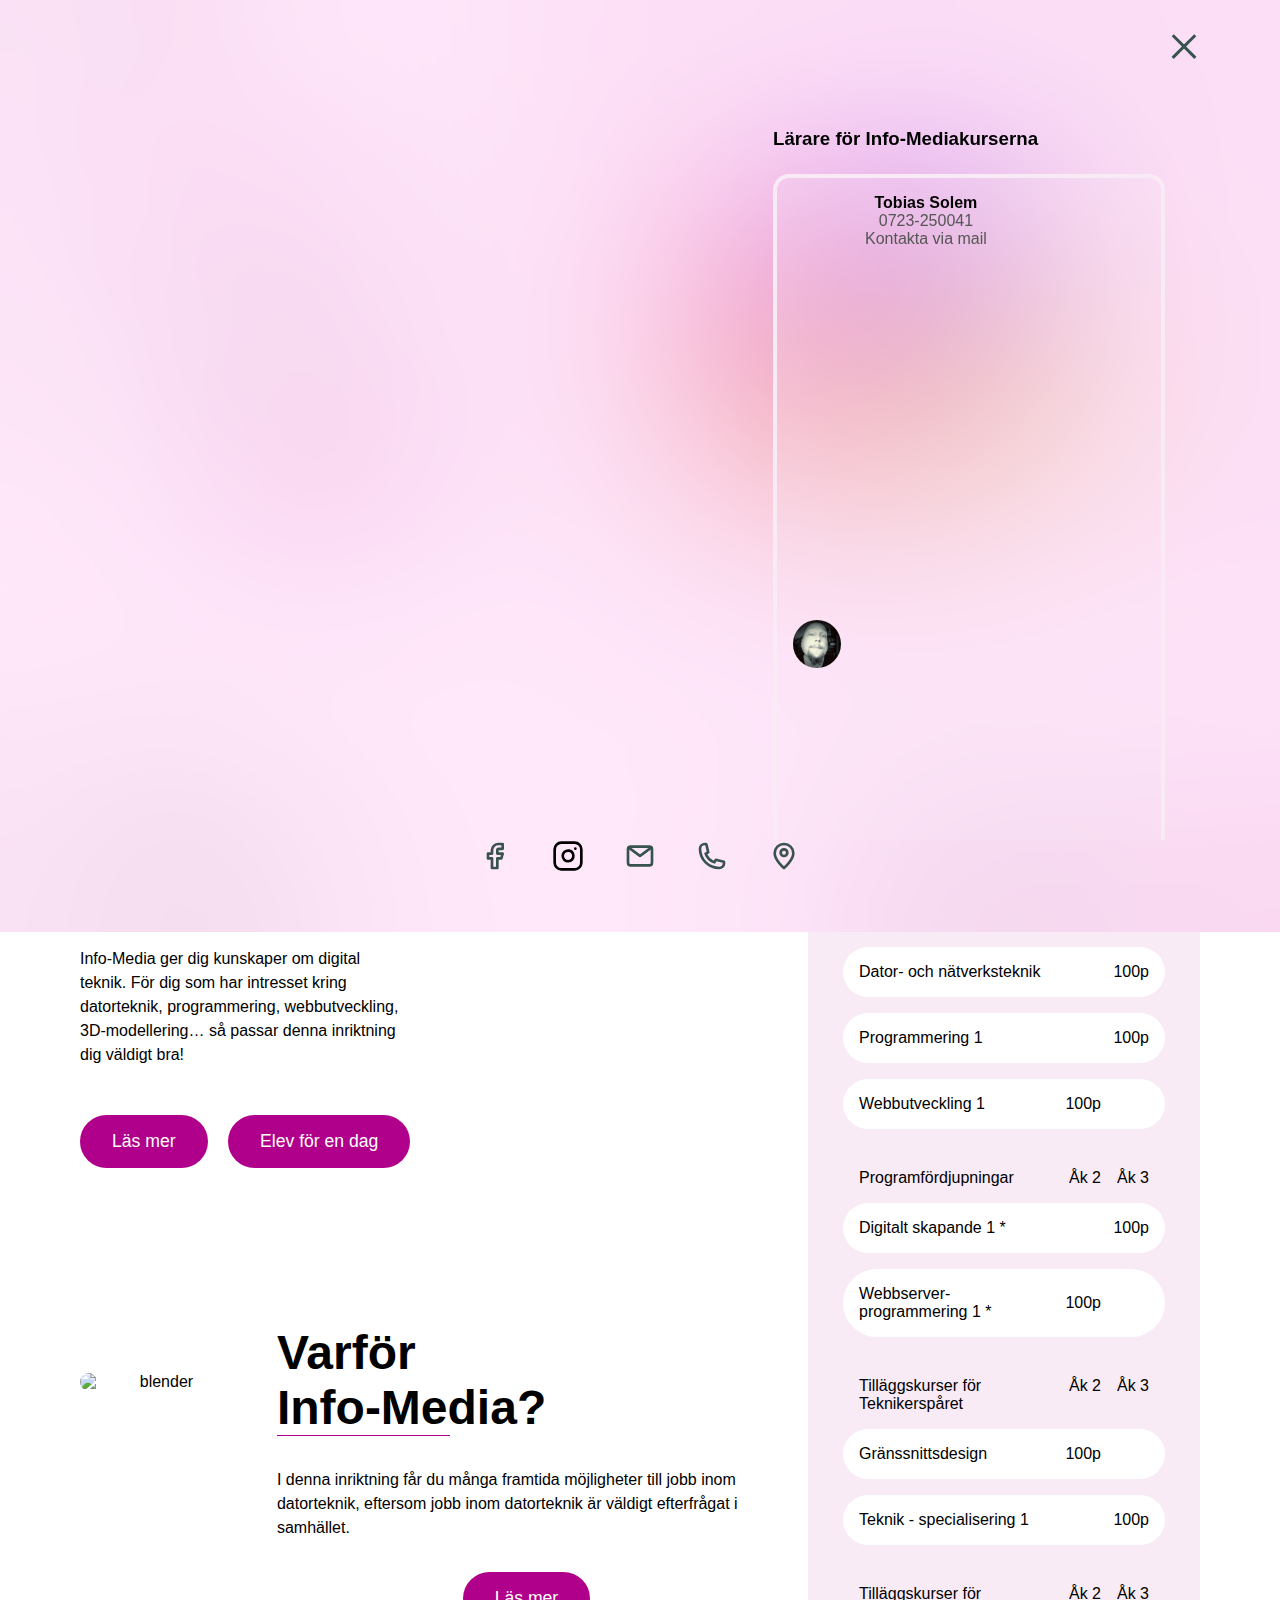
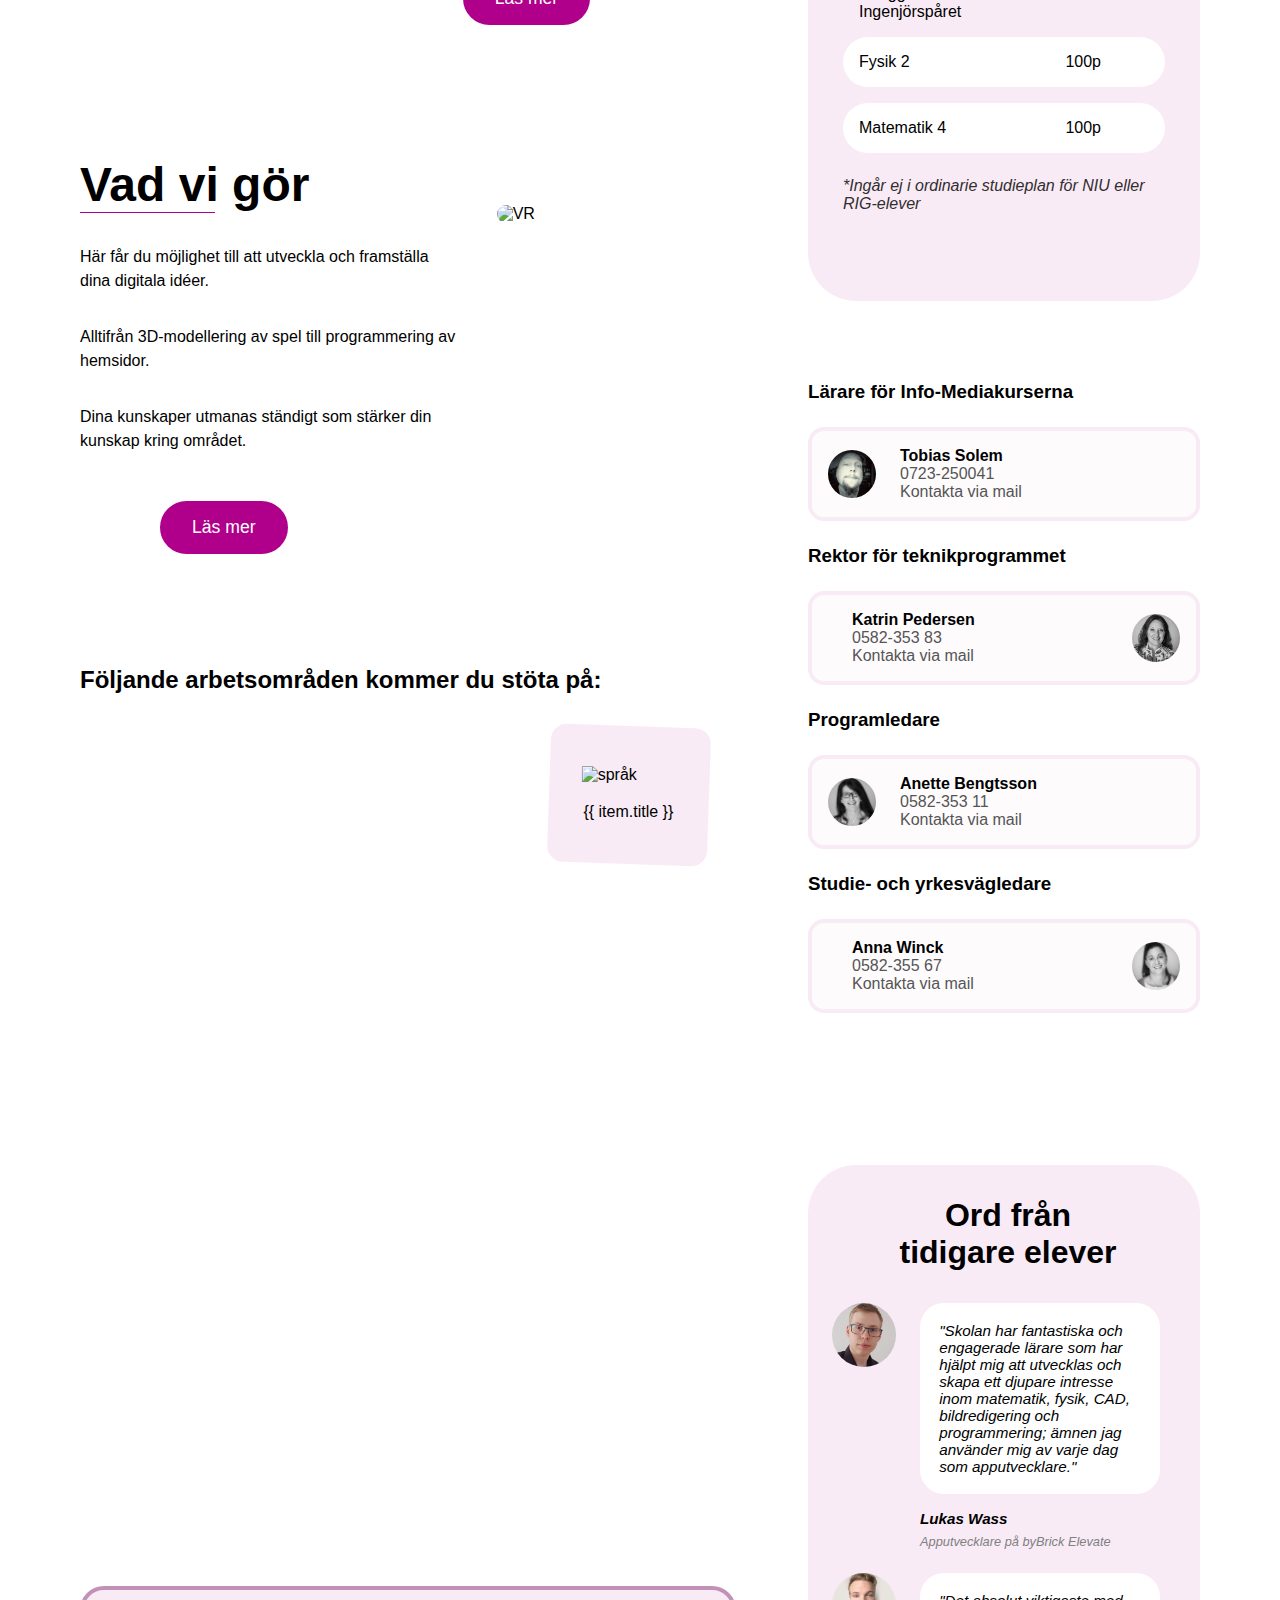
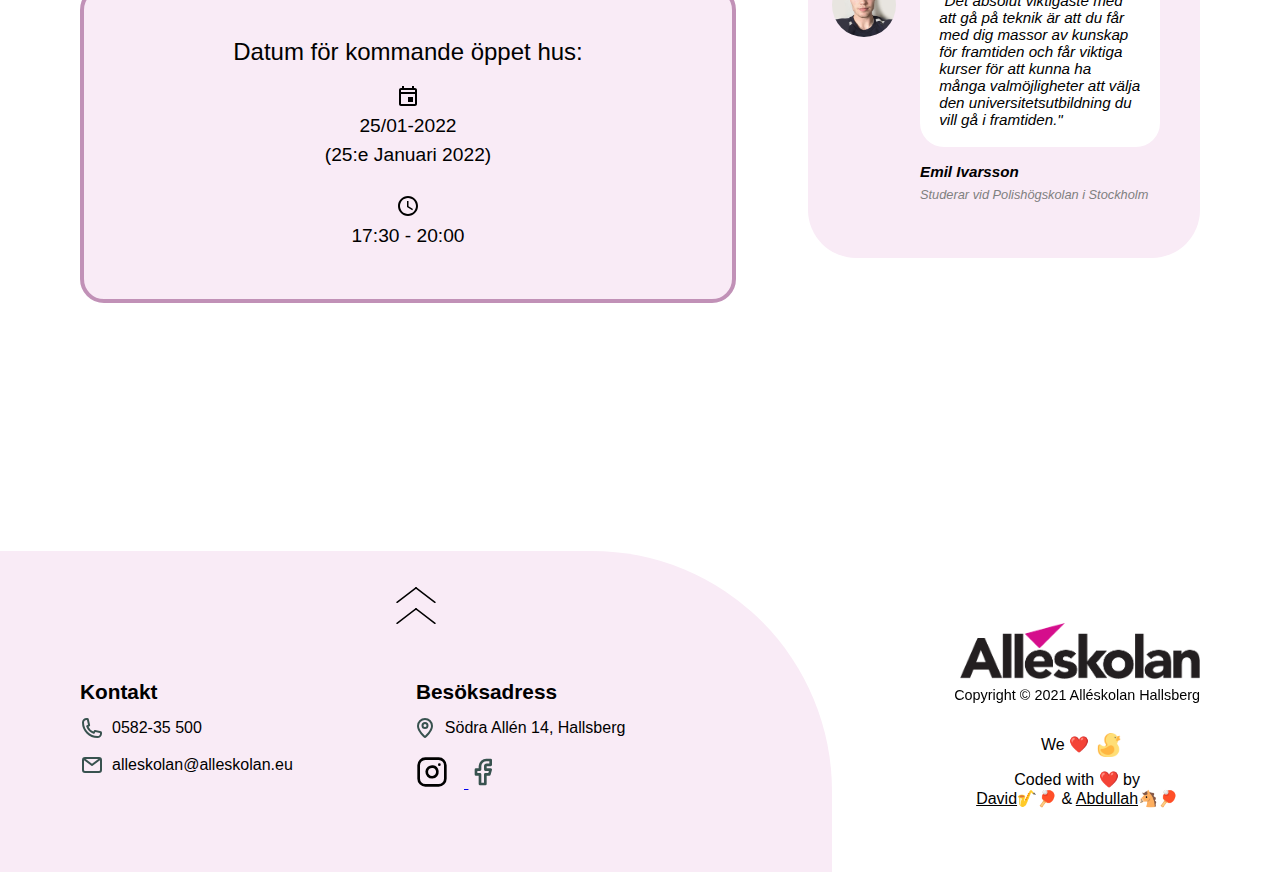
==== commit 35b23212: "blääää" ====
--- a/index.html
+++ b/index.html
@@ -43,6 +43,75 @@
                     </div>
                 </span>
             </ul>
+
+            <ul class="activ">
+                <span @click='closeMenu'>
+                    <i class="menu-btn flex x-container" :class='{ open: isOpen }' @click='toggleMenu'>
+                        <div class="menu-btn_burger x"></div>
+                        <div class="menu-btn_burger x"></div>
+                    </i>
+
+                    <section id="contact">
+                        <div class="cperson">
+                            <h3>Lärare för Info-Mediakurserna</h3>
+                            <div class="tobias">
+                                <div class="tobbe"></div>
+                                <span>
+                                    <h5>Tobias Solem</h5>
+                                    <p>0723-250041</p>
+                                    <a href="mailto:tobais.solem@alleskolan.eu" class="mail">Kontakta via mail</a>
+                                </span>
+                            </div>
+                        </div>
+                        <div class="cperson rtlperson">
+                            <h3>Rektor för teknikprogrammet</h3>
+                            <div>
+                                <img src="assets/img/katrin.jpg" alt="Bild på Karin">
+                                <span>
+                                    <h5>Katrin Pedersen</h5>
+                                    <p>0582-353 83</p>
+                                    <a href="mailto:katrin.pedersen@alleskolan.eu" class="mail">Kontakta via mail</a>
+                                </span>
+                            </div>
+                        </div>
+                    
+                        <div class="cperson">
+                            <h3>Programledare</h3>
+                            <div>
+                                <img src="assets/img/Anette-Bengtsson-1.jpg" alt="Bild på Anette">
+                                <span>
+                                    <h5>Anette Bengtsson</h5>
+                                    <p>0582-353 11</p>
+                                    <a href="mailto:anette.bengtsson@alleskolan.eu" class="mail">Kontakta via mail</a>
+                                </span>
+                    
+                            </div>
+                        </div>
+                    
+                        <div class="cperson rtlperson">
+                            <h3>Studie- och yrkesvägledare</h3>
+                            <div>
+                                <img src="assets/img/Anna-Winck.jpg" alt="Bild på Karin">
+                                <span>
+                                    <h5>Anna Winck</h5>
+                                    <p>0582-355 67</p>
+                                    <a href="mailto:anna.winck@alleskolan.eu" class="mail">Kontakta via mail</a>
+                                </span>
+                            </div>
+                        </div>
+                    </section>
+                    
+
+                    <div class="i flex">
+                        <!--Clickable icons-->
+                        <a href="#"><img src='assets/icon/facebook-outline.svg'></a>
+                        <a href="#"><img src='assets/icon/instagram.svg'></a>
+                        <a href="#"><img src='assets/icon/email-outline.svg'></a>
+                        <a href="#"><img src='assets/icon/phone-outline.svg'></a>
+                        <a href="#"><img src='assets/icon/pin-outline.svg'></a>
+                    </div>
+                </span>
+            </ul>
         </nav>
     </header>
 
--- a/css/style.css
+++ b/css/style.css
@@ -718,7 +718,7 @@
 }
 
 /*STYLES FOR CONTACTPEOPLE*/
-section#contact {
+#contact {
   grid-area: contact;
   padding: 1rem;
   margin: 3rem 1.5rem;
@@ -726,23 +726,23 @@
   /*Styles for each contactperson*/
 }
 
-section#contact .rtlperson {
+#contact .rtlperson {
   direction: rtl;
 }
 
-section#contact .rtlperson h3 {
+#contact .rtlperson h3 {
   text-align: right;
 }
 
-section#contact .rtlperson p {
+#contact .rtlperson p {
   direction: ltr;
 }
 
-section#contact .cperson h3 {
+#contact .cperson h3 {
   text-align: left;
 }
 
-section#contact .cperson div {
+#contact .cperson div {
   display: -webkit-box;
   display: -ms-flexbox;
   display: flex;
@@ -759,36 +759,36 @@
   margin: 1.5rem 0;
 }
 
-section#contact .cperson div span {
+#contact .cperson div span {
   text-align: left;
   margin-left: 1.5rem;
   margin-right: auto;
 }
 
-section#contact .cperson div span h5 {
+#contact .cperson div span h5 {
   font-size: 1rem;
 }
 
-section#contact .cperson div span a {
+#contact .cperson div span a {
   text-decoration: none;
   color: #555555;
 }
 
-section#contact .cperson div span .mail:hover {
+#contact .cperson div span .mail:hover {
   text-decoration: underline;
   color: blue;
 }
 
-section#contact .cperson div span p {
+#contact .cperson div span p {
   color: #555555;
 }
 
-section#contact .cperson div img {
+#contact .cperson div img {
   width: 3rem;
   border-radius: 50%;
 }
 
-section#contact .cperson div .tobbe {
+#contact .cperson div .tobbe {
   background-color: #fff;
   width: 3rem;
   height: 3rem;
@@ -799,7 +799,7 @@
   background-size: cover;
 }
 
-section#contact .cperson div .tobbe.tobbe:hover {
+#contact .cperson div .tobbe.tobbe:hover {
   background-image: url("../assets/img/ankan.png");
   background-repeat: no-repeat;
   background-size: 80%;
@@ -950,7 +950,7 @@
 
 /*AnKoR aNkOr*/
 /*---------------------------------------------MEDIA QUERY FOR DESKTOP---------------------------------*/
-@media screen and (min-width: 600px) {
+@media screen and (min-width: 1200px) {
   button,
   input {
     cursor: pointer;
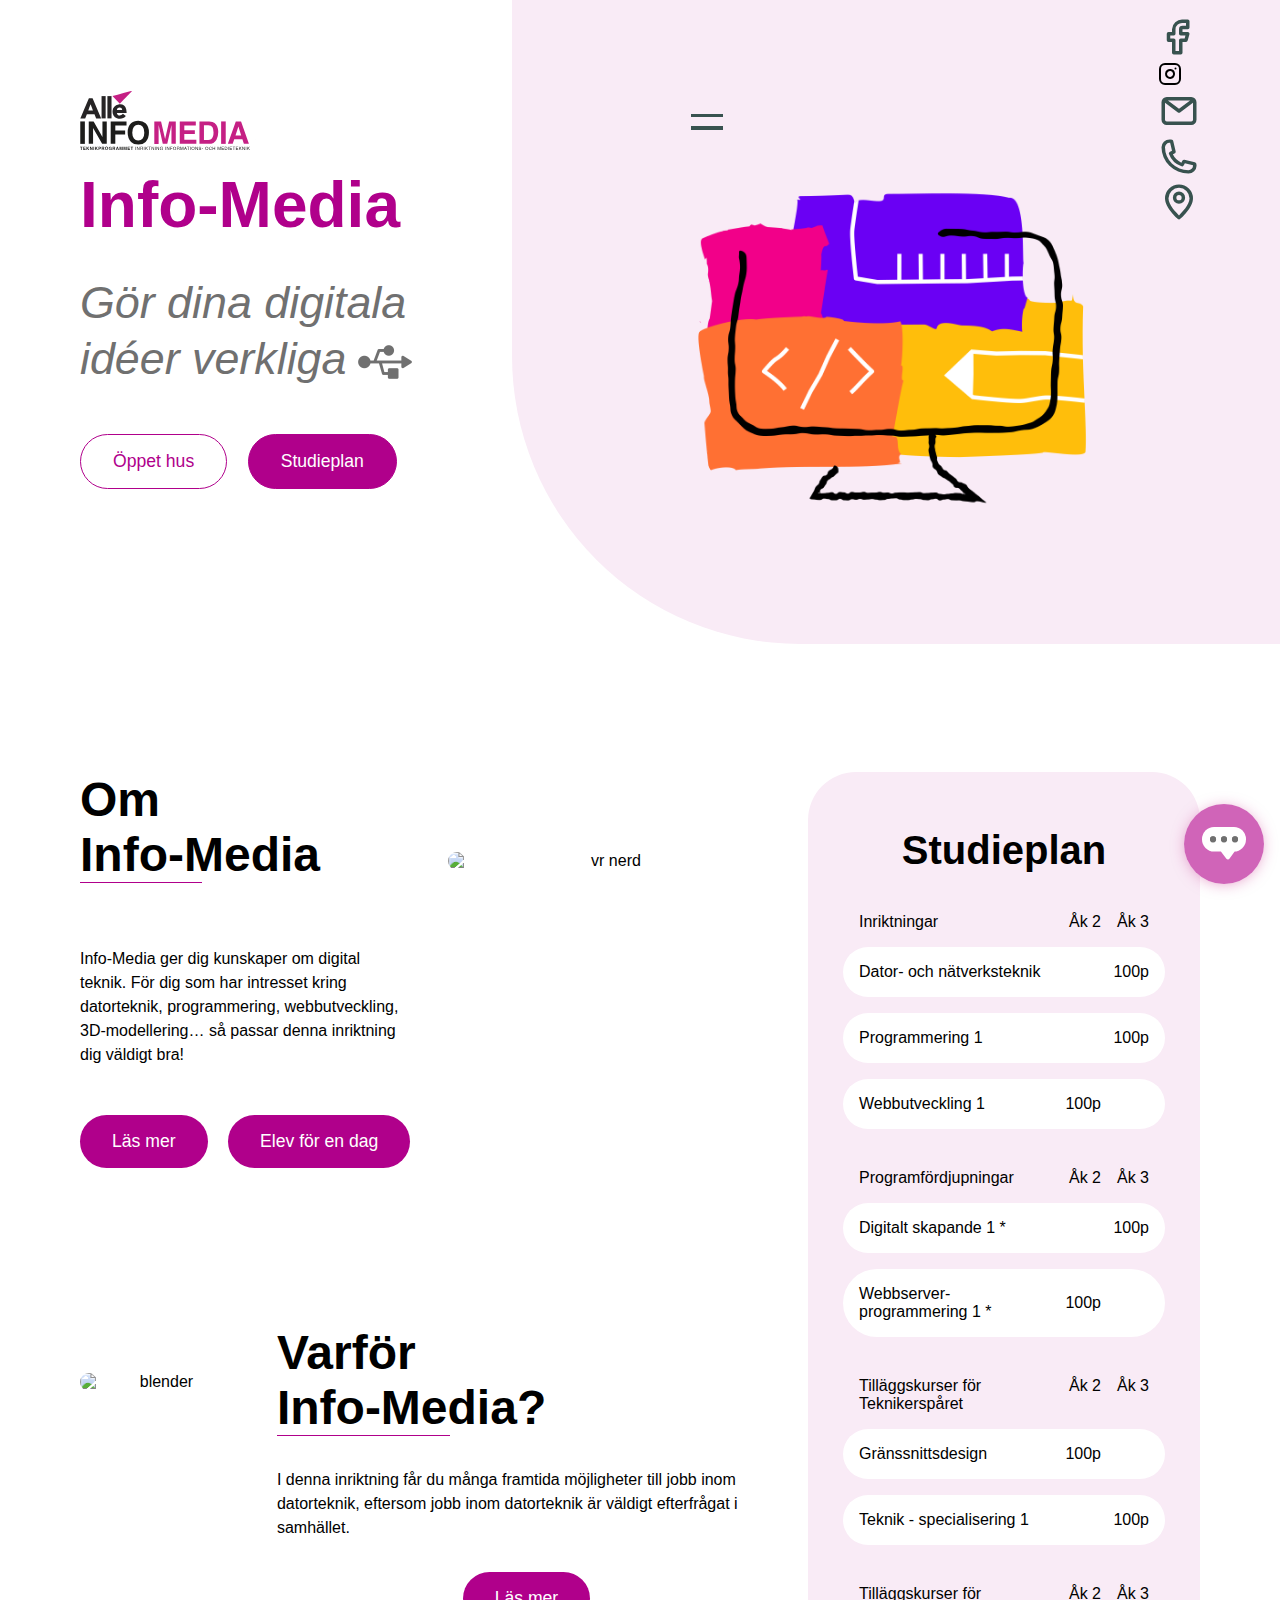
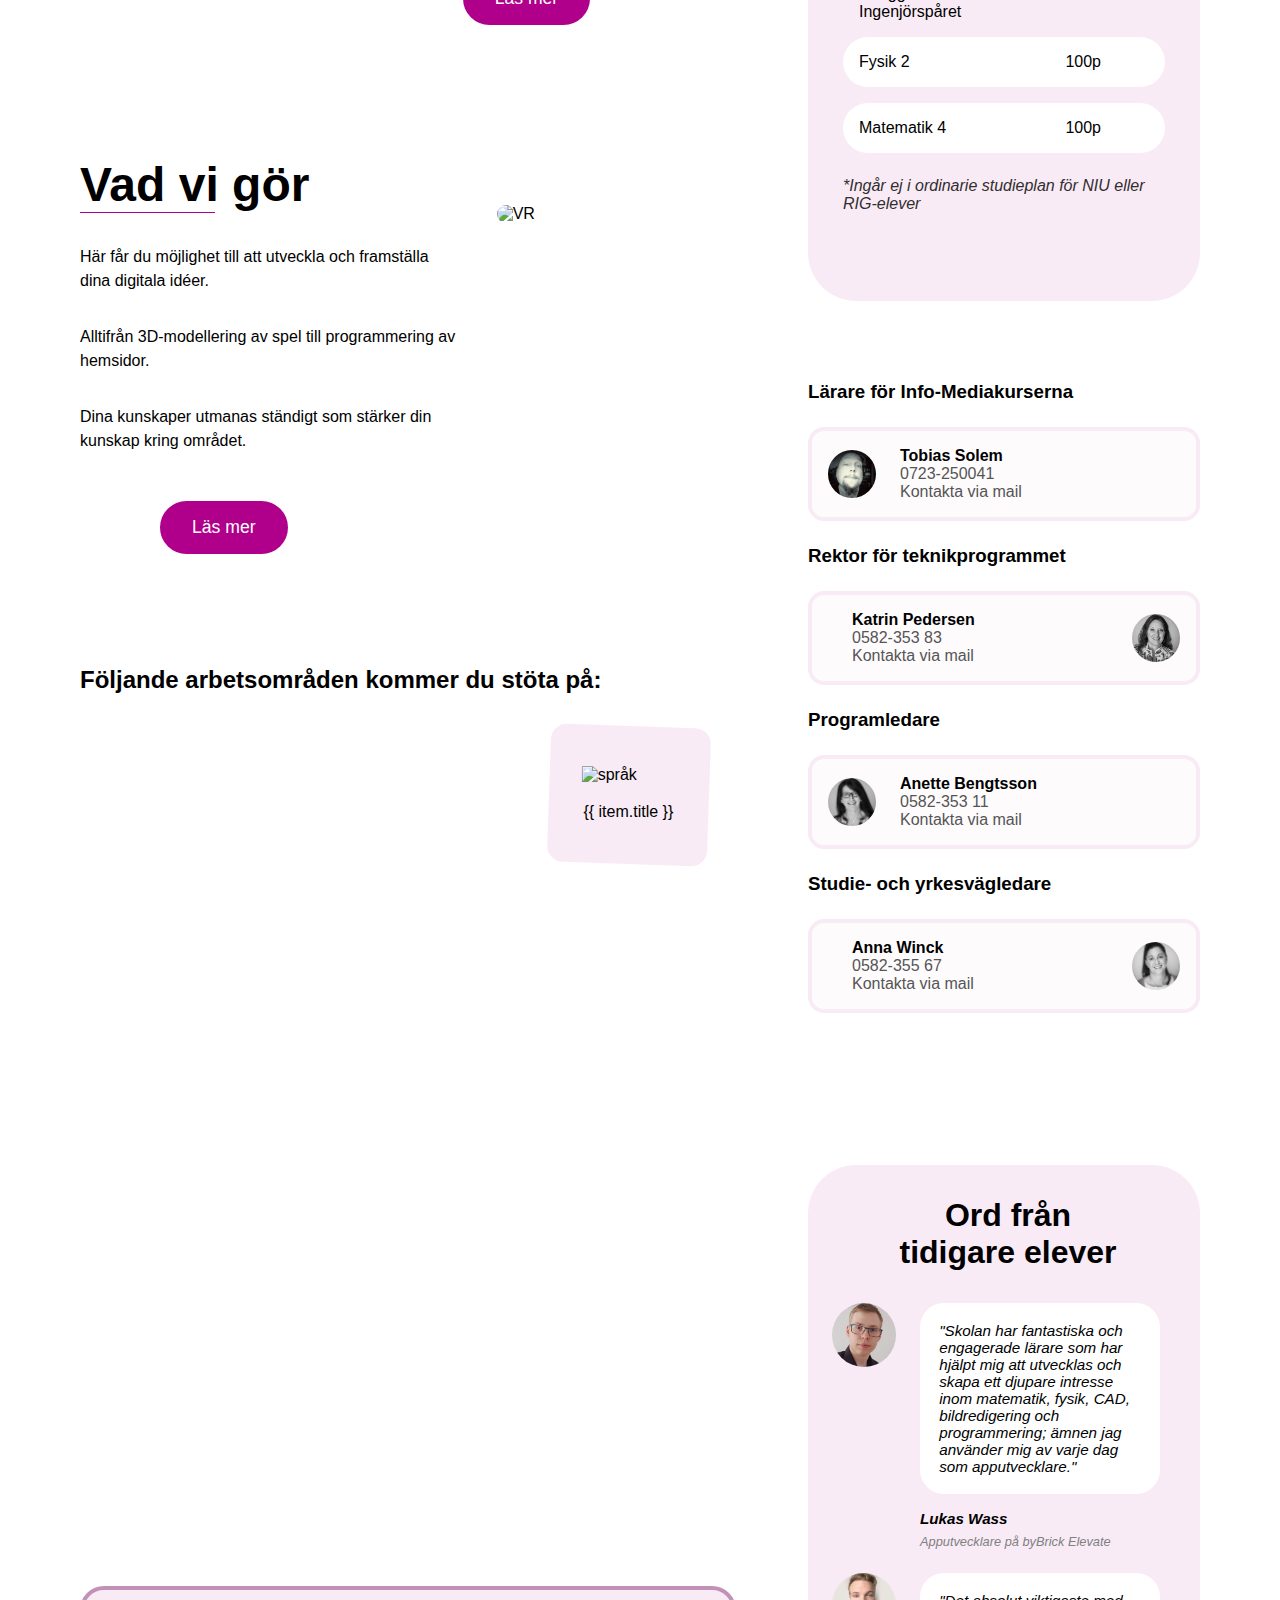
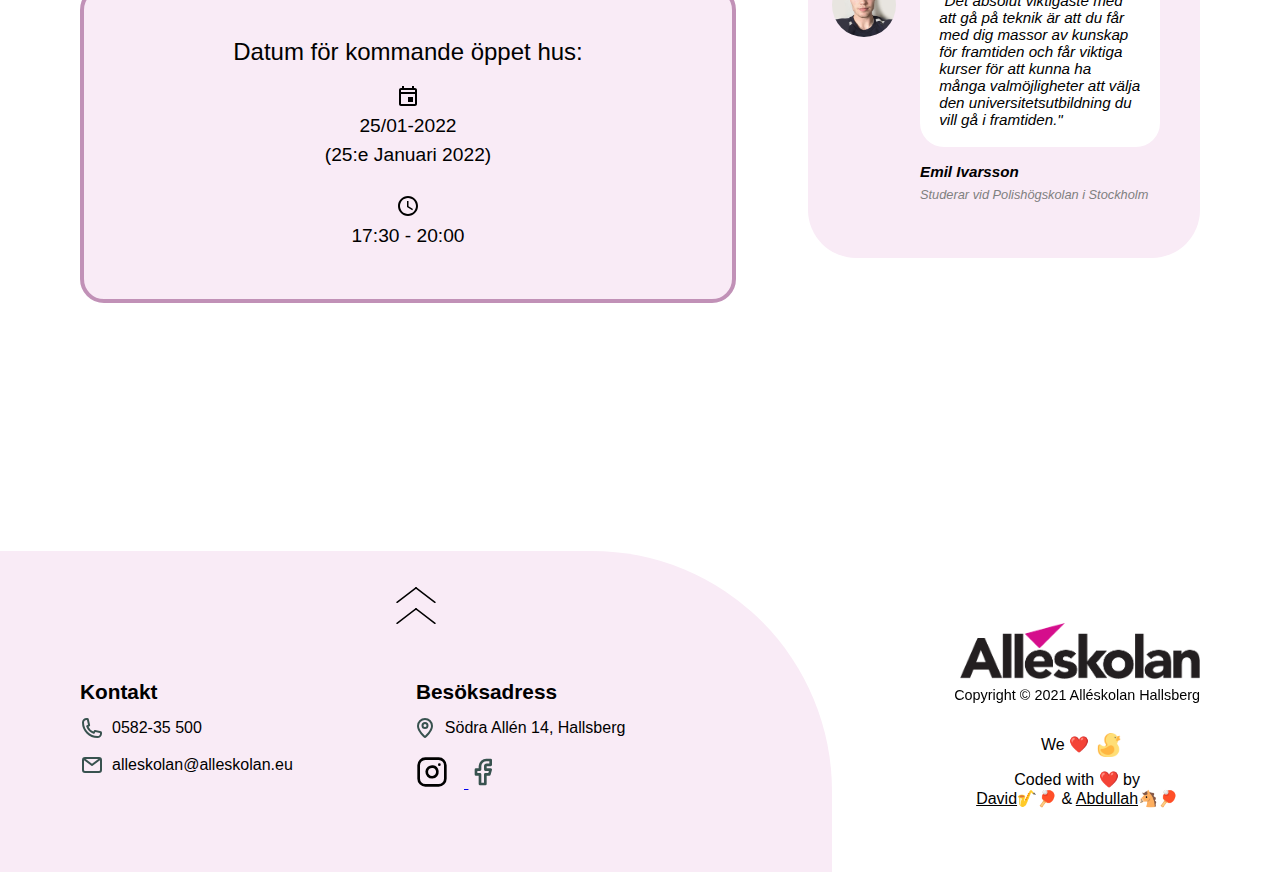
==== commit 55df2571: "gfb" ====
--- a/index.html
+++ b/index.html
@@ -44,7 +44,7 @@
                 </span>
             </ul>
 
-            <ul class="activ">
+          <!--  <ul class="activ">
                 <span @click='closeMenu'>
                     <i class="menu-btn flex x-container" :class='{ open: isOpen }' @click='toggleMenu'>
                         <div class="menu-btn_burger x"></div>
@@ -99,7 +99,7 @@
                                 </span>
                             </div>
                         </div>
-                    </section>
+                    </section> -->
                     
 
                     <div class="i flex">
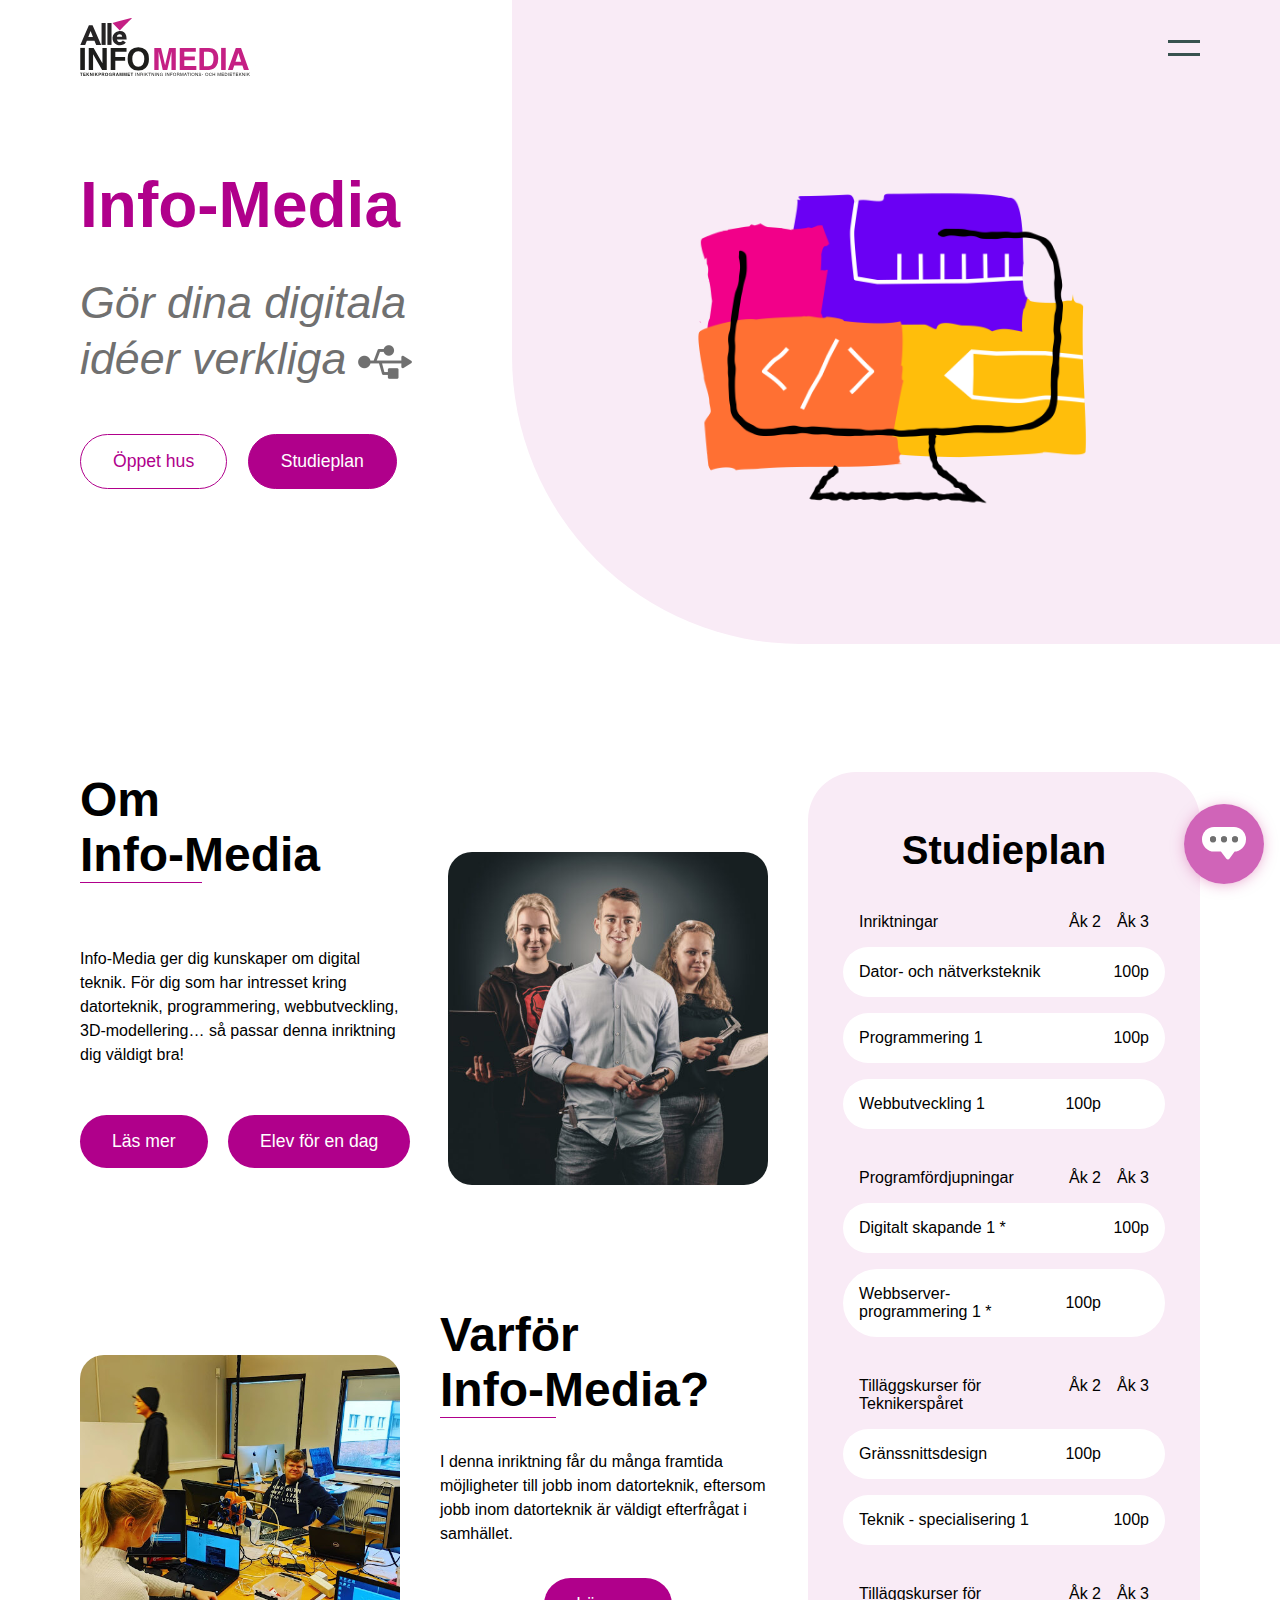
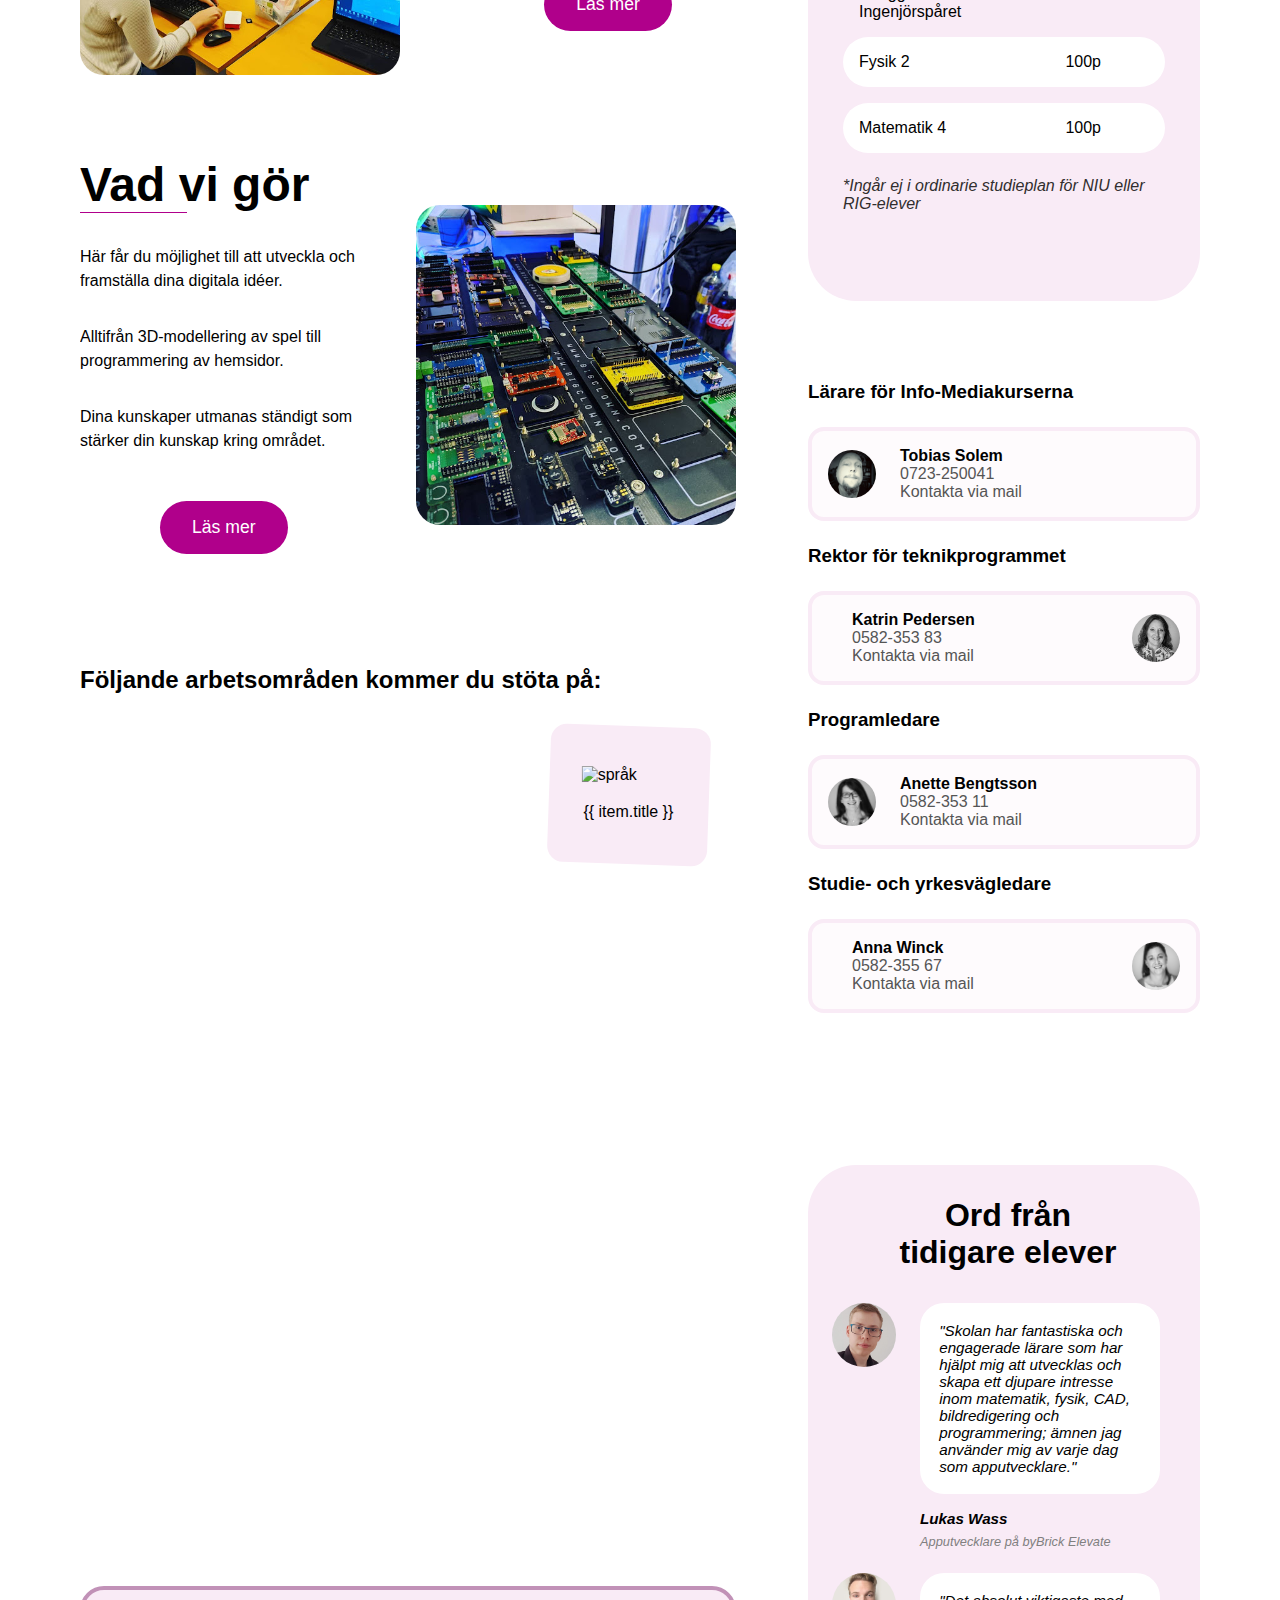
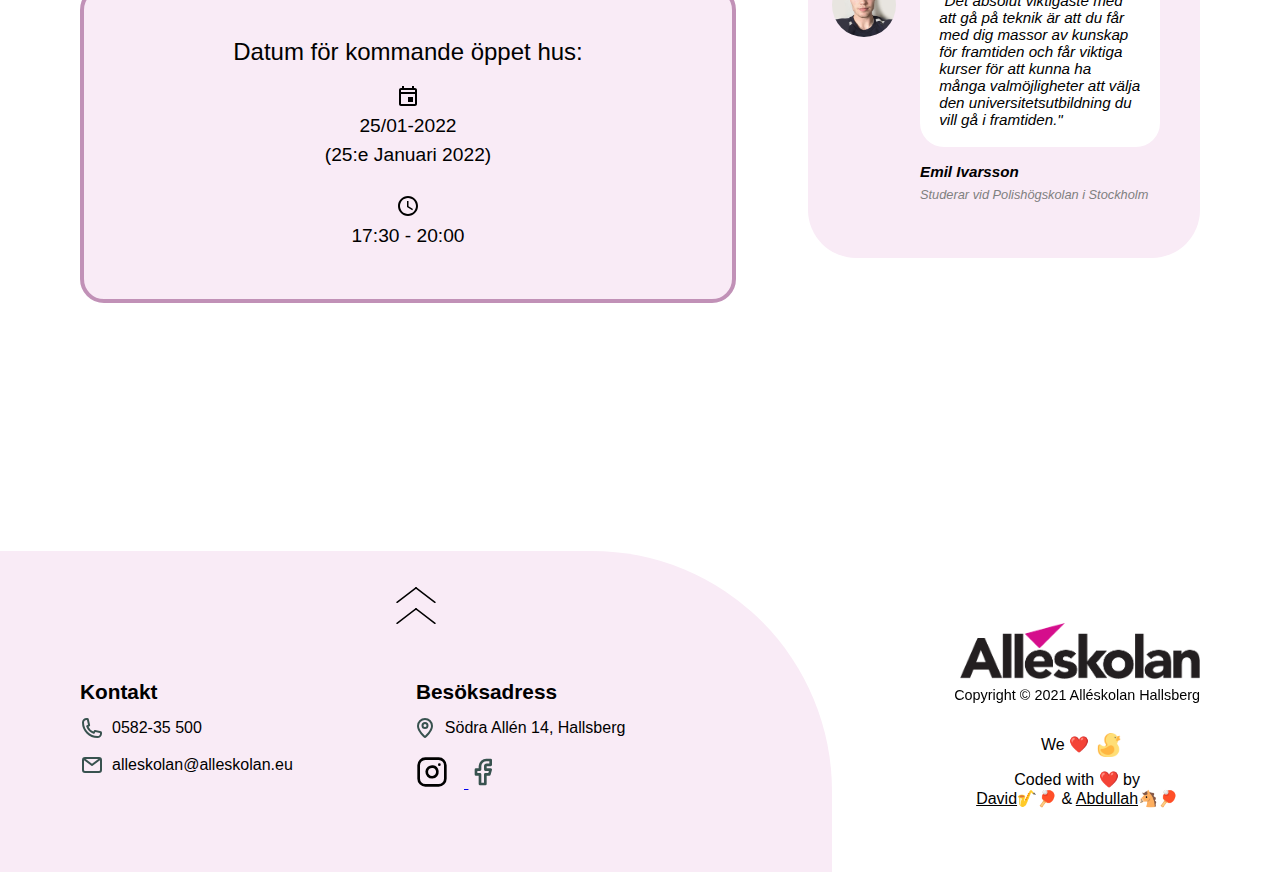
==== commit ee6772e3: "tablet fix" ====
--- a/index.html
+++ b/index.html
@@ -44,72 +44,7 @@
                 </span>
             </ul>
 
-          <!--  <ul class="activ">
-                <span @click='closeMenu'>
-                    <i class="menu-btn flex x-container" :class='{ open: isOpen }' @click='toggleMenu'>
-                        <div class="menu-btn_burger x"></div>
-                        <div class="menu-btn_burger x"></div>
-                    </i>
-
-                    <section id="contact">
-                        <div class="cperson">
-                            <h3>Lärare för Info-Mediakurserna</h3>
-                            <div class="tobias">
-                                <div class="tobbe"></div>
-                                <span>
-                                    <h5>Tobias Solem</h5>
-                                    <p>0723-250041</p>
-                                    <a href="mailto:tobais.solem@alleskolan.eu" class="mail">Kontakta via mail</a>
-                                </span>
-                            </div>
-                        </div>
-                        <div class="cperson rtlperson">
-                            <h3>Rektor för teknikprogrammet</h3>
-                            <div>
-                                <img src="assets/img/katrin.jpg" alt="Bild på Karin">
-                                <span>
-                                    <h5>Katrin Pedersen</h5>
-                                    <p>0582-353 83</p>
-                                    <a href="mailto:katrin.pedersen@alleskolan.eu" class="mail">Kontakta via mail</a>
-                                </span>
-                            </div>
-                        </div>
-                    
-                        <div class="cperson">
-                            <h3>Programledare</h3>
-                            <div>
-                                <img src="assets/img/Anette-Bengtsson-1.jpg" alt="Bild på Anette">
-                                <span>
-                                    <h5>Anette Bengtsson</h5>
-                                    <p>0582-353 11</p>
-                                    <a href="mailto:anette.bengtsson@alleskolan.eu" class="mail">Kontakta via mail</a>
-                                </span>
-                    
-                            </div>
-                        </div>
-                    
-                        <div class="cperson rtlperson">
-                            <h3>Studie- och yrkesvägledare</h3>
-                            <div>
-                                <img src="assets/img/Anna-Winck.jpg" alt="Bild på Karin">
-                                <span>
-                                    <h5>Anna Winck</h5>
-                                    <p>0582-355 67</p>
-                                    <a href="mailto:anna.winck@alleskolan.eu" class="mail">Kontakta via mail</a>
-                                </span>
-                            </div>
-                        </div>
-                    </section> -->
-                    
-
-                    <div class="i flex">
-                        <!--Clickable icons-->
-                        <a href="#"><img src='assets/icon/facebook-outline.svg'></a>
-                        <a href="#"><img src='assets/icon/instagram.svg'></a>
-                        <a href="#"><img src='assets/icon/email-outline.svg'></a>
-                        <a href="#"><img src='assets/icon/phone-outline.svg'></a>
-                        <a href="#"><img src='assets/icon/pin-outline.svg'></a>
-                    </div>
+          
                 </span>
             </ul>
         </nav>
@@ -151,9 +86,9 @@
                             value="Elev för en dag"></a>
                 </div>
             </span>
-            <img id="pic1" src="assets/img/code.jpg" alt="computar nerd">
-            <img id="pic2" src="assets/img/VR.jpg" alt="vr nerd">
-            <img id="pic3" src="assets/img/code-table.png" alt="vr nerd">
+            <img id="pic1" src="assets/img/teprogram.jpg" alt="computar nerd">
+            <img id="pic2" src="assets/img/mothahboard.jpg" alt="vr nerd">
+            <img id="pic3" src="assets/img/teprogram.jpg" alt="vr nerd">
         </section>
 
         <!-- "Vad vi gör"-sektionen -->
@@ -166,7 +101,7 @@
                     <p>Dina kunskaper utmanas ständigt som stärker din kunskap kring området.</p>
                     <a href="html/las-mer.html#gor2"><input class="btn purple_t" type="button" value="Läs mer"></a>
                 </span>
-                <img id='vr-img' src="assets/img/vvrr.png" alt="VR">
+                <img id='vr-img' src="assets/img/mothahboard.jpg" alt="VR">
             </span>
 
             <!-- The grid of the languages that we are going to learn. From JS -->
@@ -183,7 +118,7 @@
         <!-- We love Ankor! -->
         <!-- "Varför Info-Media"-sektionen -->
         <section id="varfor">
-            <img id='blender' src="assets/img/p-414-kt8658-kt-1-l.png" alt="blender">
+            <img id='blender' src="assets/img/working.jpg" alt="blender">
             <span>
                 <h1 class='after'>Varför <br> Info-Media?</h1>
                 <p>I denna inriktning får du många framtida möjligheter till jobb inom datorteknik, eftersom jobb inom
--- a/css/style.css
+++ b/css/style.css
@@ -1504,4 +1504,294 @@
     padding: 0;
   }
 }
+
+@media screen and (min-width: 600px) and (max-width: 1200px) {
+  #Kursstruktur {
+    display: none;
+  }
+  section#hero {
+    display: -webkit-box;
+    display: -ms-flexbox;
+    display: flex;
+    -webkit-box-orient: horizontal !important;
+    -webkit-box-direction: normal !important;
+        -ms-flex-direction: row !important;
+            flex-direction: row !important;
+    border-radius: 0 0 10rem 10rem;
+    padding-bottom: 5rem;
+    -ms-grid-row: 1;
+    -ms-grid-column: 1;
+    -ms-grid-column-span: 2;
+    grid-area: hero;
+  }
+  section#hero span:nth-child(2) {
+    width: 80%;
+  }
+  section#hero span:nth-child(2) img {
+    margin-right: -5rem !important;
+  }
+  section#hero p {
+    font-size: 2.4rem;
+  }
+  .our-body {
+    grid-area: our-body;
+    display: -ms-grid;
+    display: grid;
+    -ms-grid-columns: 60% 40%;
+        grid-template-columns: 60% 40%;
+    -ms-grid-rows: auto;
+        grid-template-rows: auto;
+        grid-template-areas: 'hero hero'+ 'om om'+ 'varfor varfor'+ 'gor gor'+ 'iframe iframe'+ 'contact contact'+ 'poang-plan poang-plan'+ 'ord ord'+ 'card card';
+    max-width: 95rem;
+    margin: auto;
+  }
+  section#om {
+    padding: 0;
+    margin: 0;
+    margin-bottom: 5rem;
+    padding-left: 3rem;
+    padding-right: 3rem;
+    display: -webkit-box;
+    display: -ms-flexbox;
+    display: flex;
+    -webkit-box-pack: justify;
+        -ms-flex-pack: justify;
+            justify-content: space-between;
+    -webkit-box-align: start;
+        -ms-flex-align: start;
+            align-items: start;
+    /*Magic to make pictures disappear*/
+  }
+  section#om .after,
+  section#om .text,
+  section#om .om-btns {
+    text-align: left;
+    margin-left: 0;
+    padding-left: 0;
+  }
+  section#om .after input,
+  section#om .text input,
+  section#om .om-btns input {
+    margin-left: 0;
+    margin-right: 1rem;
+  }
+  section#om .text {
+    width: 20rem;
+    margin-top: 2rem;
+  }
+  section#om #pic1,
+  section#om #pic2 {
+    display: none;
+  }
+  section#om #pic3 {
+    width: 20rem;
+    height: auto;
+    border-radius: 1.5rem;
+    margin-top: 5rem;
+    display: block;
+  }
+  section#gor {
+    -ms-grid-row: 4;
+    -ms-grid-column: 1;
+    -ms-grid-column-span: 2;
+    grid-area: gor;
+    text-align: center;
+    background: white;
+    text-align: left;
+    border-radius: 0;
+    margin: 3rem;
+    padding-top: 0;
+    z-index: 10;
+  }
+  section#gor #vr-img {
+    display: block;
+  }
+  section#gor h3 {
+    margin-top: 7rem;
+    padding-left: 0 !important;
+    font-size: 1.5rem;
+    margin-bottom: -2rem;
+  }
+  section#gor .span-cont {
+    display: -webkit-box;
+    display: -ms-flexbox;
+    display: flex;
+    -webkit-box-pack: justify;
+        -ms-flex-pack: justify;
+            justify-content: space-between;
+    -webkit-box-align: start;
+        -ms-flex-align: start;
+            align-items: start;
+    width: 100%;
+  }
+  section#gor .span-cont p::after {
+    display: none;
+  }
+  section#gor .span-cont a {
+    width: 100%;
+  }
+  section#gor .span-cont a input {
+    margin-left: 5rem;
+  }
+  section#gor .span-cont img {
+    width: 20rem;
+    height: auto;
+    border-radius: 1.5rem;
+    margin-top: 3rem;
+    margin-right: 2rem;
+  }
+  section#gor ::-webkit-scrollbar {
+    width: 0;
+  }
+  section#gor .språk-grid-container {
+    padding-left: 0;
+    width: 100%;
+    margin-top: 2rem;
+  }
+  section#gor .språk-grid-container .språk-item {
+    background-color: #f9ebf6;
+    margin: auto;
+    padding: 2.5rem 2rem;
+    margin-right: 1.5rem;
+    margin-top: 2rem;
+    display: -webkit-box;
+    display: -ms-flexbox;
+    display: flex;
+    -webkit-box-orient: vertical;
+    -webkit-box-direction: normal;
+        -ms-flex-direction: column;
+            flex-direction: column;
+    -webkit-box-align: center;
+        -ms-flex-align: center;
+            align-items: center;
+    -webkit-transform: rotate(2deg);
+            transform: rotate(2deg);
+  }
+  section#gor .språk-grid-container .språk-item img {
+    width: 6rem;
+    -webkit-transform: rotate(-2deg);
+            transform: rotate(-2deg);
+  }
+  section#gor .språk-grid-container .språk-item p {
+    margin: 0;
+    margin-top: 1rem;
+    -webkit-transform: rotate(-2deg);
+            transform: rotate(-2deg);
+  }
+  section#gor input {
+    color: #fff !important;
+    background: #b0008b !important;
+    cursor: pointer;
+  }
+  section#gor h1,
+  section#gor p {
+    margin-left: 0;
+  }
+  section#gor .text {
+    width: 5rem;
+    max-width: 24.5rem;
+  }
+  section#varfor {
+    padding: 0 3rem 0 3rem;
+    display: -webkit-box;
+    display: -ms-flexbox;
+    display: flex;
+    -webkit-box-pack: justify;
+        -ms-flex-pack: justify;
+            justify-content: space-between;
+    -webkit-box-align: start;
+        -ms-flex-align: start;
+            align-items: start;
+  }
+  section#varfor #blender {
+    display: block;
+  }
+  section#varfor span {
+    text-align: left;
+    margin-left: 2.5rem;
+  }
+  section#varfor img {
+    width: 20rem;
+    border-radius: 1.5rem;
+    margin-top: 3rem;
+  }
+  section#varfor .v-wrapper {
+    display: none;
+  }
+  section.poang-plan {
+    border-radius: 3rem;
+    margin: auto;
+    max-width: 24.5rem;
+    margin-top: 3rem;
+  }
+  section.poang-plan h3 {
+    font-size: 2.5rem;
+    margin-bottom: 0.5rem;
+    margin-top: -1.5rem;
+  }
+  #contact {
+    width: 24.5rem !important;
+    margin: auto !important;
+    padding: 0 !important;
+    padding-top: 3rem !important;
+    margin-top: 5rem !important;
+  }
+  #ord {
+    background: #f9ebf6;
+    border-radius: 3rem;
+    overflow: visible;
+    margin: auto;
+    padding: 2rem 1rem 2rem 1.5rem !important;
+    margin: auto;
+    margin-top: 3rem;
+  }
+  #ord .sub {
+    width: 15rem;
+    background: #fff;
+    border-radius: 1.5rem;
+    padding: 1.2rem;
+  }
+  iframe {
+    -ms-grid-row: 5;
+    -ms-grid-column: 1;
+    -ms-grid-column-span: 2;
+    grid-area: iframe;
+    margin-left: 5rem;
+    width: 88%;
+    height: 25rem;
+    margin-top: 8rem;
+    margin: auto;
+  }
+  .card {
+    border: 0.3rem solid #c191b7;
+    background: #f9ebf6;
+    border-radius: 1.5rem;
+    padding: 3rem 2rem;
+    text-align: center;
+    -ms-grid-row: 9;
+    -ms-grid-column: 1;
+    -ms-grid-column-span: 2;
+    grid-area: card;
+    margin-left: 5rem;
+    margin-top: 3rem;
+  }
+  .card .tid {
+    padding-top: 1.5rem;
+  }
+  .card #datum {
+    font-size: 1.5rem;
+  }
+  .card p {
+    line-height: 1.8rem;
+    font-size: 1.2rem;
+  }
+}
 /*# sourceMappingURL=style.css.map */